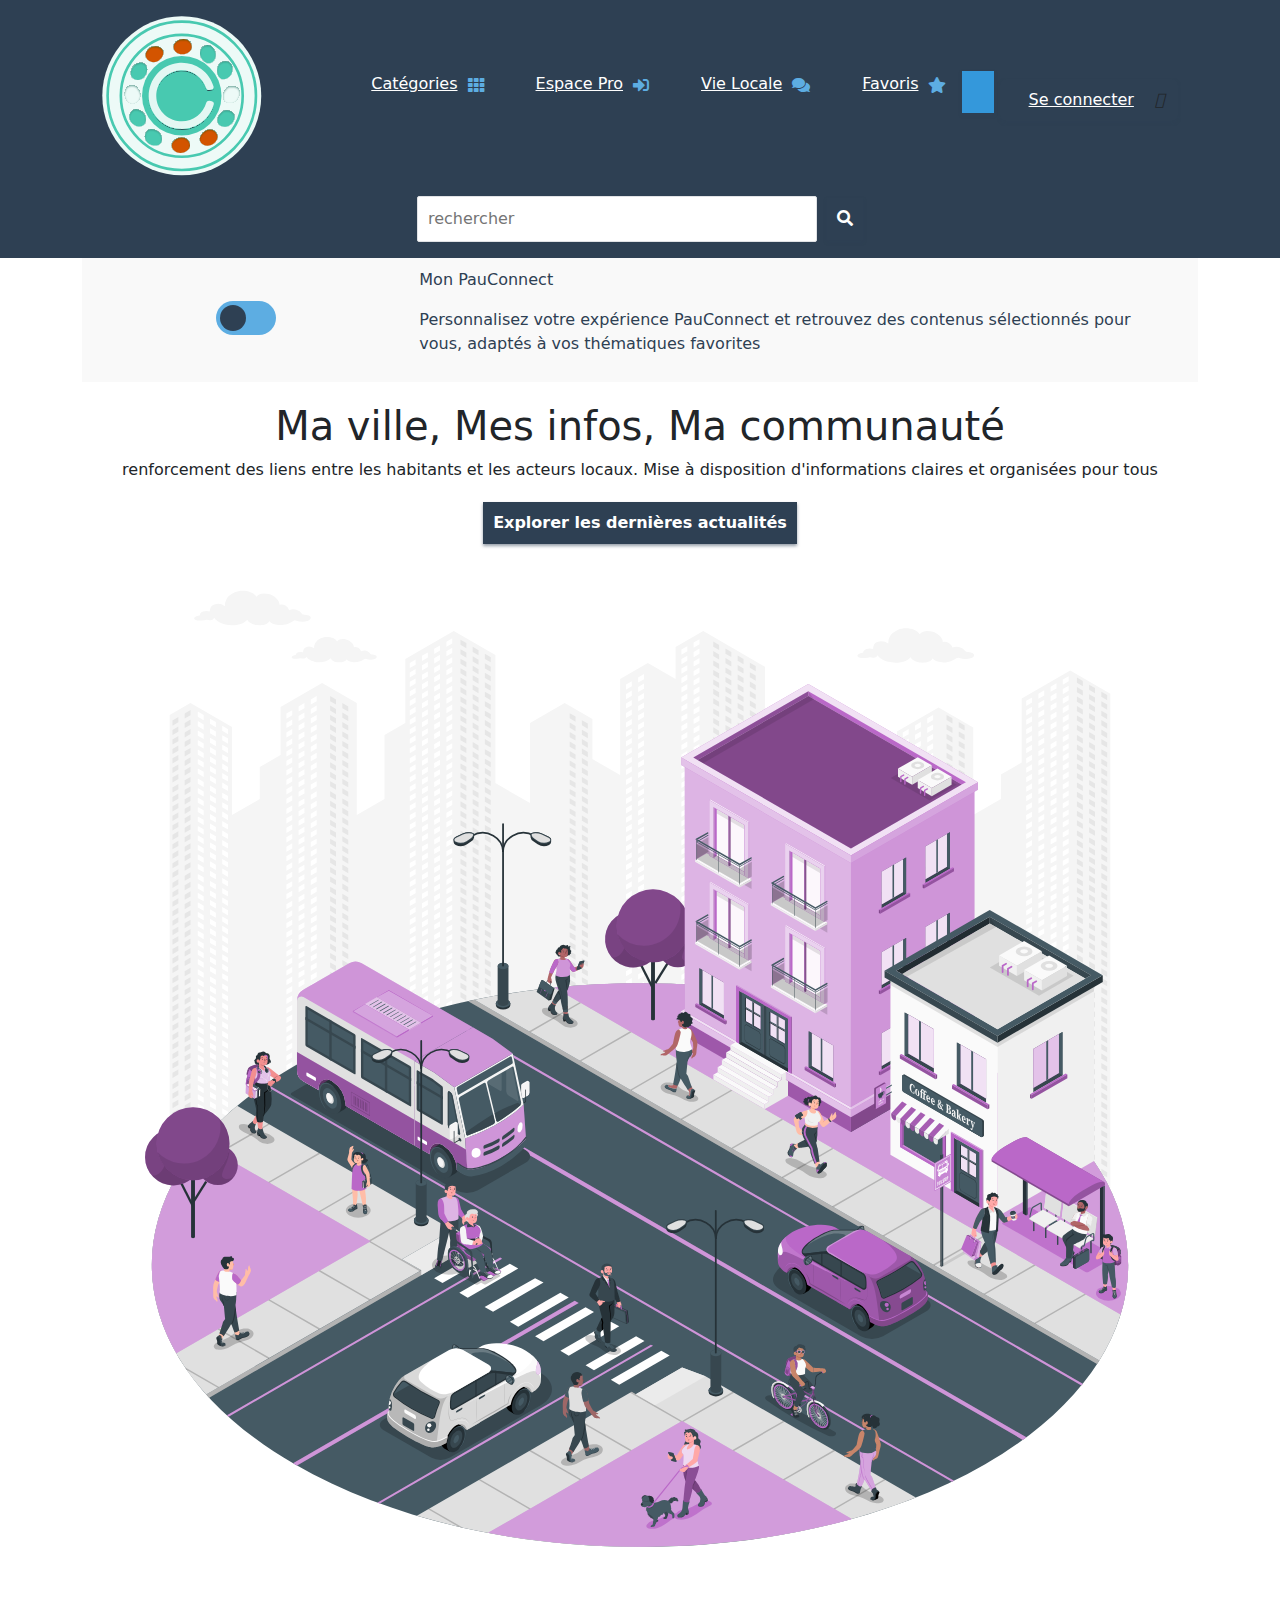
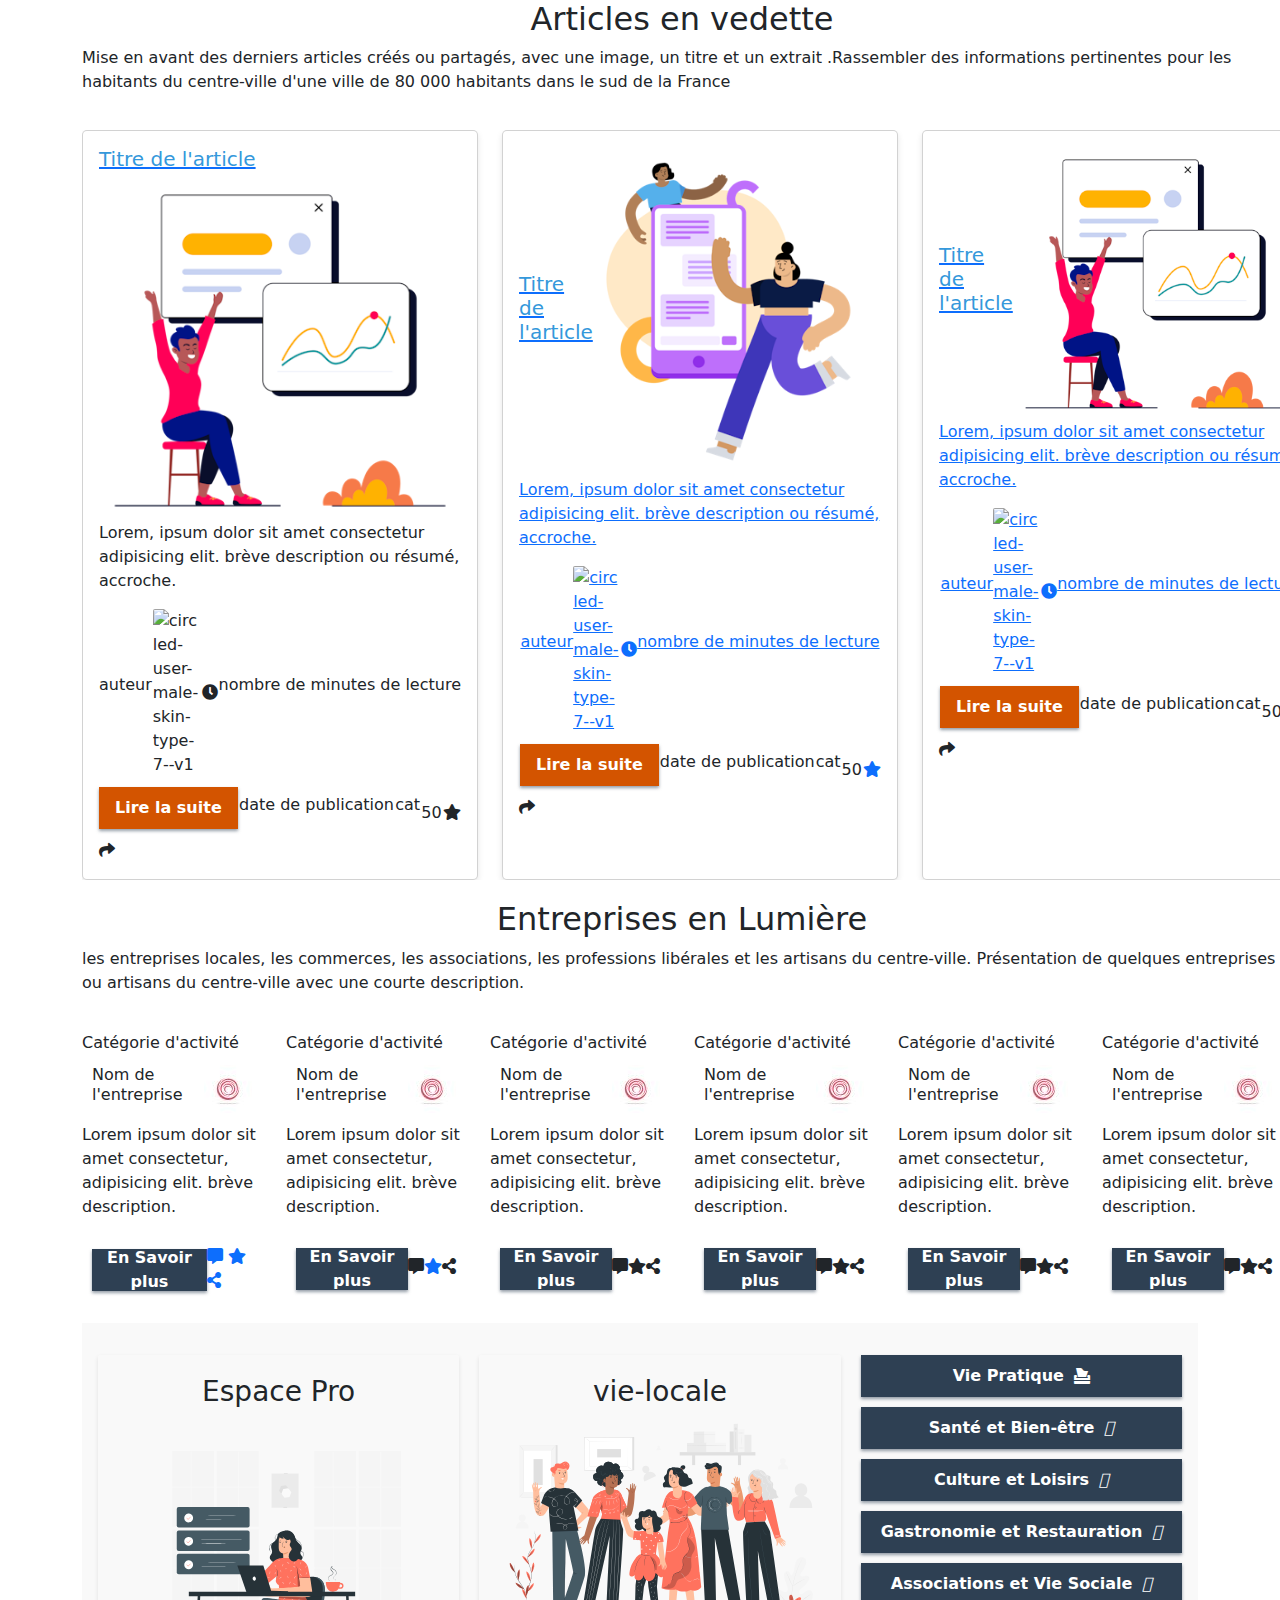
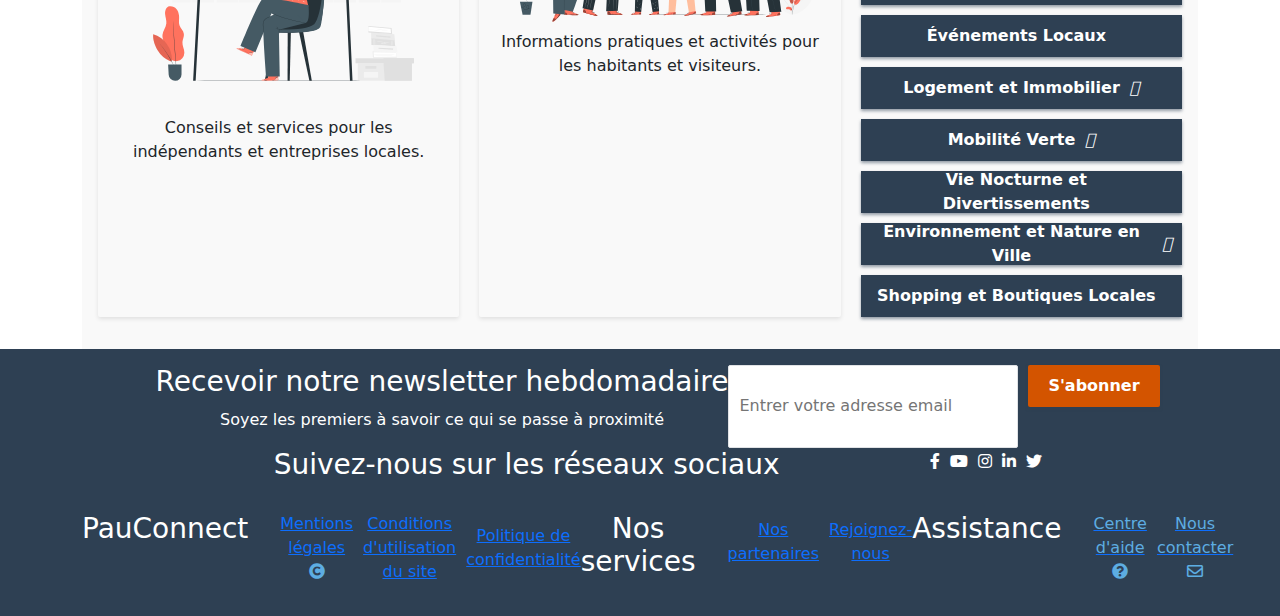
==== index.html @ 4af2b0f5 "fenetre modale dropdown menu avec bootstrap" ====
<!DOCTYPE html>
<html lang="fr">
  <head>
    <meta charset="UTF-8" />
    <meta name="viewport" content="width=device-width, initial-scale=1.0" />
    <meta
      name="description"
      content="la ville de Pau les informations en marketing digital, la communauté des parents, les entreprises locales "
    />
    <meta
      name="keywords"
      content="PAU, marketing digital,communauté, entreprise locales"
    />
    <meta name="author" content="Garrigues Elise" />
    <meta
      property="og:title"
      content="votre ville, vos infos, votre communauté"
    />
    <meta
      property="og:description"
      content="la ville de Pau les informations en marketing digital, la communauté des parents, les entreprises locales"
    />
    <meta property="og:image" content="URL de l'image" />
    <meta property="og:url" content="URL de la page" />
    <meta property="og:type" content="website" />

    <meta name="twitter:card" content="summary_large_image" />
    <meta
      name="twitter:title"
      content="votre ville, vos infos, votre communauté"
    />
    <meta
      name="twitter:description"
      content="la ville de Pau les informations en marketing digital, la communauté des parents, les entreprises locales"
    />
    <meta name="twitter:image" content="URL de l'image" />
    <meta http-equiv="Cache-Control" content="public, max-age=31536000" />

    <script
      src="https://kit.fontawesome.com/bc83aad1fd.js"
      crossorigin="anonymous"
    ></script>
    <!-- Other meta tags and stylesheets -->
    <link
      rel="stylesheet"
      href="https://cdnjs.cloudflare.com/ajax/libs/font-awesome/5.15.3/css/all.min.css"
    />

    <title>Pau Connect</title>
    <link rel="stylesheet" href="style.css" />
    <link href="https://cdn.jsdelivr.net/npm/bootstrap@5.3.3/dist/css/bootstrap.min.css" rel="stylesheet" integrity="sha384-QWTKZyjpPEjISv5WaRU9OFeRpok6YctnYmDr5pNlyT2bRjXh0JMhjY6hW+ALEwIH" crossorigin="anonymous">
  </head>
  </head>

  <body>
    
      <header role="banner">
        <div class="container header">
          <div class="logo-nav-wrapper">
            <div id="logo">
              <a href="index.html" aria-label="Accueil">
                <picture>
                  
            
                  
                  <img
                    id="logo-black"
                    src="asset/logo-blanc.svg"
                    alt="logo PauConnect  fond clair"
                    loading="lazy"
                  /> </picture
              ></a>
            </div>
          </div>

          <nav  class="navigation" role="navigation">
            <ul>
              
              <li>
              <a href="#Categories" aria-label="catégories">
                  <span><h2>Catégories</h2></span>
                  <span><i class="fas fa-th"></i></span
                ></a>
              </li>
              
              <li>
                <a href="espace-pro.html" aria-label="Espace professionnel"
                  ><span><h2>Espace Pro</h2></span>
                  <span><i class="fas fa-sign-in-alt"></i></span
                ></a>
              </li>
              <li>
                <a href="vie-locale.html" aria-label="vie locale"
                  ><span><h2>Vie Locale</h2></span>
                  <span><i class="fas fa-comments"></i></span
                ></a>
              </li>
              <li>
                <a href="favoris.html" aria-label="Favoris"
                  ><span><h2>Favoris</h2></span>
                  <span><i class="fas fa-star"></i></span
                ></a>
              </li>
              <!-- <li>
                <a href="compte.html" aria-label="Mon Compte"
                  ><h2>Mon Compte</h2>
                  </a>
              </li> -->    
            </ul>
            <div>
                <button class="btn-connexion" type="button" aria-label="Se connecter">
                  
                </button>
                <button type="button" class="default-button hover-button btn btn-connexion" aria-label="connexion"data-bs-toggle="modal" data-bs-target="#staticBackdrop">
                  <a href="login.html"
                    ><span class="ghost">Se connecter</span></a
                  >
                  <i class="button-icon fa-solid fa-user"></i>
                </button>
                <!-- <span><i class="fas fa-user" id="user"></i></span>
                <span><i class="fas fa-caret-down"></i></span> -->
                  
            </div>
           <!--  <div class="dropdown-menu">
                <ul >
                  <li><a href="#">Profil</a></li>
                  <li><a href="#">Paramètres</a></li>
                  <li><a href="#">Déconnexion</a></li>
                </ul></div> -->
          </nav>
        </div>
        <!-- champs de recherche -->
          <div class="formSearch">
            <input
              class="formSearchInput"
              type="text"
              placeholder="rechercher" 
              dirname="Rechercher"
            />
            <button>
              <span class="formSubmitInputText">Rechercher</span>
              <!-- loupe pour version mobile -->
              <span class="formSubmitInputIcon"><i class="fas fa-search"></i></span>
            </button>
          </div>
        
      </header>
      
      <main class="container">
        
        <section id="personalisation">
          <div class="on-off">
            <label class="switch">
              <input type="checkbox" id="switch" />
              <span class="slider"></span>
            </label>
          </div>
        
          <div class="etat-txt">
            <p>Mon PauConnect </p>
            <p id="welcome">Bienvenue M.</p>
            <p>Personnalisez votre expérience PauConnect et retrouvez des contenus sélectionnés pour vous, adaptés à vos thématiques favorites</p>
          </div>
        </section>
        
       <!-- Section Hero -->
        <section id="hero">
           <h1>Ma ville, Mes infos, Ma communauté</h1>
          <p>
            renforcement des liens entre les habitants et les acteurs locaux.
            Mise à disposition d'informations claires et organisées pour tous
          </p>
          
            <button class="cta">
              <span id="actu">Explorer les dernières actualités</span>
            </button>
         
          <div class="visuel">
            <img
              src="asset/Life-city-amico.svg"
              alt="ombres de différentes personnes en ville"
              loading="lazy"
            />
          </div>
        </section>
        <!-- Section Articles et Entreprises en Vedette -->
        <section id="light">
          <article>
            <div class="Tete">
              <h2>Articles en vedette</h2>
              <p>
                Mise en avant des derniers articles créés ou partagés, avec une
                image, un titre et un extrait .Rassembler des informations
                pertinentes pour les habitants du centre-ville d'une ville de 80
                000 habitants dans le sud de la France
              </p>
            </div>
            <div class="carousel">
              <div class="card">
                
                  <div class="topCard"><a
                    href="#articledetailpage1"
                    aria-label="vers les details de l'article"
                  >
                    <h6>Titre de l'article</h6>
                    <div class="visuel">
                      <img src="asset/Allura.png" alt="Allura" loading="lazy" />
                    </div></a>
                  </div>
                  <div class="middleCard">
                    <p>
                      Lorem, ipsum dolor sit amet consectetur adipisicing elit.
                      brève description ou résumé, accroche.
                    </p>
                  </div>
                  <div class="lowCard">
                    <div class="detail1Card">
                      <p>auteur</p>
                      <img
                        width="48"
                        height="48"
                        src="https://img.icons8.com/color/48/circled-user-male-skin-type-7--v1.png"
                        alt="circled-user-male-skin-type-7--v1"
                        loading="lazy"
                      /><span><i class="fas fa-clock"></i></span>
                      <p>nombre de minutes de lecture</p>
                    </div>
                    <div class="detail2Card">
                      <a
                        href="#articledetailpage1"
                        aria-label="vers les details de l'article"
                        ><button class="btn-voir-plus">Lire la suite </button></a
                      >
                      <p>date de publication</p>
                      <p>cat</p>
                      <span>50</span><span><a href="favoris.html" aria-label="Favoris"></a><i class="fas fa-star"></i></a></span
                      ><span><i class="fas fa-share"></i></span>
                    </div></div
                >
              </div>
              <div class="card">
                <a
                  href="#articledetailpage2"
                  aria-label="vers les details de l'article"
                >
                  <div class="topCard">
                    <h6>Titre de l'article</h6>
                    <div class="visuel">
                      <img src="asset/Chat.png" alt="Chat" loading="lazy" />
                    </div>
                  </div>
                  <div class="middleCard">
                    <p>
                      Lorem, ipsum dolor sit amet consectetur adipisicing elit.
                      brève description ou résumé, accroche.
                    </p>
                  </div>
                  <div class="lowCard">
                    <div class="detail1Card">
                      <p>auteur</p>
                      <img
                        width="48"
                        height="48"
                        src="https://img.icons8.com/color/48/circled-user-male-skin-type-7--v1.png"
                        alt="circled-user-male-skin-type-7--v1"
                        loading="lazy"
                      /><span><i class="fas fa-clock"></i></span>
                      <p>nombre de minutes de lecture</p>
                    </div>
                    <div class="detail2Card">
                      <a href="#articledetailpage2"
                        ><button class="btn-voir-plus">Lire la suite</button></a
                      >
                      <p>date de publication</p>
                      <p>cat</p>
                      <span>50</span><a href="favoris.html" aria-label="Favoris"<span><i class="fas fa-star"></i></span
                      ></a><span><i class="fas fa-share"></i></span>
                    </div></div
                ></a>
              </div>
              <div class="card">
                <a
                  href="#articledetailpage3"
                  aria-label="vers les details de l'article"
                >
                  <div class="topCard">
                    <h6>Titre de l'article</h6>
                    <div class="visuel">
                      <img src="asset/Allura.png" alt="Allura" loading="lazy" />
                    </div>
                  </div>
                  <div class="middleCard">
                    <p>
                      Lorem, ipsum dolor sit amet consectetur adipisicing elit.
                      brève description ou résumé, accroche.
                    </p>
                  </div>
                  <div class="lowCard">
                    <div class="detail1Card">
                      <p>auteur</p>
                      <img
                        width="48"
                        height="48"
                        src="https://img.icons8.com/color/48/circled-user-male-skin-type-7--v1.png"
                        alt="circled-user-male-skin-type-7--v1"
                        loading="lazy"
                      /><span><i class="fas fa-clock"></i></span>
                      <p>nombre de minutes de lecture</p>
                    </div>
                    <div class="detail2Card">
                      <a href="#articledetailpage3"
                        ><button class="btn-voir-plus">Lire la suite </button></a
                      >
                      <p>date de publication</p>
                      <p>cat</p>
                      <span>50</span>
                      <a href="favoris.html" aria-label="Favoris"
                      <span><i class="fas fa-star"></i></span
                      ></a>
                      <span><i class="fas fa-share"></i></span>
                    </div></div
                ></a>
              </div>
              <div class="card">
                <a
                  href="#articledetailpage4"
                  aria-label="vers les details de l'article"
                >
                  <div class="topCard">
                    <h6>Titre de l'article</h6>
                    <div class="visuel">
                      <img
                        src="asset/Discussion.png"
                        alt="discussion"
                        loading="lazy"
                      />
                    </div>
                  </div>
                  <div class="middleCard">
                    <p>
                      Lorem, ipsum dolor sit amet consectetur adipisicing elit.
                      brève description ou résumé, accroche.
                    </p>
                  </div>
                  <div class="lowCard">
                    <div class="detail1Card">
                      <p>auteur</p>
                      <img
                        width="48"
                        height="48"
                        src="https://img.icons8.com/color/48/circled-user-male-skin-type-7--v1.png"
                        alt="circled-user-male-skin-type-7--v1"
                        loading="lazy"
                      /><span><i class="fas fa-clock"></i></span>
                      <p>nombre de minutes de lecture</p>
                    </div>
                    <div class="detail2Card">
                      <a href="#articledetailpage4"
                        ><button class="btn-voir-plus">Lire la suite </button></a
                      >
                      <p>date de publication</p>
                      <p>cat</p>
                      <span>50</span>
                      <a href="favoris.html" aria-label="Favoris"
                      <span><i class="fas fa-star"></i></span
                      ></a>
                      <span><i class="fas fa-share"></i></span>
                    </div></div
                ></a>
              </div>
              <div class="card">
                <a
                  href="#articledetailpage5"
                  aria-label="vers les details de l'article"
                >
                  <div class="topCard">
                    <h6>Titre de l'article</h6>
                    <div class="visuel">
                      <img
                        src="asset/Tech Life - Remote Life.png"
                        alt="vie technologique"
                        loading="lazy"
                      />
                    </div>
                  </div>
                  <div class="middleCard">
                    <p>
                      Lorem, ipsum dolor sit amet consectetur adipisicing elit.
                      brève description ou résumé, accroche.
                    </p>
                  </div>
                  <div class="lowCard">
                    <div class="detail1Card">
                      <p>auteur</p>
                      <img
                        width="48"
                        height="48"
                        src="https://img.icons8.com/color/48/circled-user-male-skin-type-7--v1.png"
                        alt="circled-user-male-skin-type-7--v1"
                        loading="lazy"
                      /><span><i class="fas fa-clock"></i></span>
                      <p>nombre de minutes de lecture</p>
                    </div>
                    <div class="detail2Card">
                      <a
                        href="#articledetailpage5"
                        aria-label="vers les details de l'article"
                        ><button class="btn-voir-plus">Lire la suite </button></a
                      >
                      <p>date de publication</p>
                      <p>cat</p>
                      <span>50</span>
                      <a href="favoris.html" aria-label="Favoris"
                      <span><i class="fas fa-star"></i></span
                      ></a>
                      <span><i class="fas fa-share"></i></span>
                    </div></div
                ></a>
              </div>
              <div class="card">
                <a
                  href="#articledetailpage6"
                  aria-label="vers les details de l'article"
                >
                  <div class="topCard">
                    <h6>Titre de l'article</h6>
                    <div class="visuel">
                      <img
                        src="asset/Keeping-Touch.png"
                        alt="Keeping-Touch"
                        loading="lazy"
                      />
                    </div>
                  </div>
                  <div class="middleCard">
                    <p>
                      Lorem, ipsum dolor sit amet consectetur adipisicing elit.
                      brève description ou résumé, accroche.
                    </p>
                  </div>
                  <div class="lowCard">
                    <div class="detail1Card">
                      <p>auteur</p>
                      <img
                        width="48"
                        height="48"
                        src="https://img.icons8.com/color/48/circled-user-male-skin-type-7--v1.png"
                        alt="circled-user-male-skin-type-7--v1"
                        loading="lazy"
                      /><span><i class="fas fa-clock"></i></span>
                      <p>nombre de minutes de lecture</p>
                    </div>
                    <div class="detail2Card">
                      <a href="#articledetailpage6"
                        ><button class="btn-voir-plus">Lire la suite </button></a
                      >
                      <p>date de publication</p>
                      <p>cat</p>
                      <span>50</span>
                      <a href="favoris.html" aria-label="Favoris"
                      <span><i class="fas fa-star"></i></span
                      ></a>
                      <span><i class="fas fa-share"></i></span>
                    </div></div
                ></a>
              </div>
              <div class="card">
                <a
                  href="#articledetailpage"
                  aria-label="vers les details de l'article"
                >
                  <div class="topCard">
                    <h6>Titre de l'article</h6>
                    <div class="visuel">
                      <img
                        src="asset/Home-Office.png"
                        alt="bureau domicile"
                        loading="lazy"
                      />
                    </div>
                  </div>
                  <div class="middleCard">
                    <p>
                      Lorem, ipsum dolor sit amet consectetur adipisicing elit.
                      brève description ou résumé, accroche.
                    </p>
                  </div>
                  <div class="lowCard">
                    <div class="detail1Card">
                      <p>auteur</p>
                      <img
                        width="48"
                        height="48"
                        src="https://img.icons8.com/color/48/circled-user-male-skin-type-7--v1.png"
                        alt="circled-user-male-skin-type-7--v1"
                        loading="lazy"
                      /><span><i class="fas fa-clock"></i></span>
                      <p>nombre de minutes de lecture</p>
                    </div>
                    <div class="detail2Card">
                      <a
                        href="#articledetailpage"
                        aria-label="vers les details de l'article"
                        ><button class="btn-voir-plus">Lire la suite </button></a
                      >
                      <p>date de publication</p>
                      <p>cat</p>
                      <span>50</span>
                      <a href="favoris.html" aria-label="Favoris"></a>
                      <span><i class="fas fa-star"></i></span
                      ></a>
                      <span><i class="fas fa-share"></i></span>
                    </div></div
                ></a>
              </div>
            </div>
          </article>
          <article>
            <div class="Tete">
              <h2>Entreprises en Lumière</h2>
              <p>
                les entreprises locales, les commerces, les associations, les
                professions libérales et les artisans du centre-ville.
                Présentation de quelques entreprises ou artisans du centre-ville
                avec une courte description.
              </p>
            </div>
            <div class="carousel">
              <div class="businessCard">
                <div class="cat">Catégorie d'activité <span></span></div>
                <div class="identity">
                  <h6>Nom de l'entreprise</h6>
                  <img
                    src="asset/logo1.jpg"
                    alt="logo entreprise"
                    loading="lazy"
                  />
                </div>
                <div class="middleCard">
                  <p>
                    Lorem ipsum dolor sit amet consectetur, adipisicing elit.
                    brève description.
                  </p>
                </div>
                <div class="lowCard2">
                  <div>
                    <a
                      href="#cieDetailPage"
                      aria-label="vers les details de l'entreprise"
                      ><button><span>En Savoir plus</span></button></a
                    >
                  </div>
                  <div><a href="#"><i class="fas fa-comment-alt"></i></a>
                  <a href="#"><i class="fas fa-star"></i></a>
                  <a href=""><i class="fas fa-share-alt"></i></a></div>
                </div>
              </div>
              <div class="businessCard">
                <div class="cat">Catégorie d'activité <span></span></div>
                <div class="identity">
                  <h6>Nom de l'entreprise</h6>
                  <img
                    src="asset/logo1.jpg"
                    alt="logo entreprise2"
                    loading="lazy"
                  />
                </div>
                <div class="middleCard">
                  <p>
                    Lorem ipsum dolor sit amet consectetur, adipisicing elit.
                    brève description.
                  </p>
                </div>
                <div class="lowCard2">
                  <div>
                    <a
                      href="#cieDetailPage"
                      aria-label="vers les details de l'entreprise"
                      ><button><span>En Savoir plus</span></button></a
                    >
                  </div>
                  <div><i class="fas fa-comment-alt"></i></div>
                  <a href="favoris.html" aria-label="Favoris"><span><i class="fas fa-star"></i></span></a>
                  <div><i class="fas fa-share-alt"></i></div>
                </div>
              </div>
              <div class="businessCard">
                <div class="cat">Catégorie d'activité <span></span></div>
                <div class="identity">
                  <h6>Nom de l'entreprise</h6>
                  <img
                    src="asset/logo1.jpg"
                    alt="logo entreprise3"
                    loading="lazy"
                  />
                </div>
                <div class="middleCard">
                  <p>
                    Lorem ipsum dolor sit amet consectetur, adipisicing elit.
                    brève description.</p>
                </div>
                <div class="lowCard2">
                  <div>
                    <a
                      href="#cieDetailPage"
                      aria-label="vers les details de l'entreprise"
                      ><button><span>En Savoir plus</span></button></a
                    >
                  </div>
                  <div><i class="fas fa-comment-alt"></i></div>
                  <div><i class="fas fa-star"></i></div>
                  <div><i class="fas fa-share-alt"></i></div>
                </div>
              </div>
              <div class="businessCard">
                <div class="cat">Catégorie d'activité <span></span></div>
                <div class="identity">
                  <h6>Nom de l'entreprise</h6>
                  <img
                    src="asset/logo1.jpg"
                    alt="logo entreprise4"
                    loading="lazy"
                  />
                </div>
                <div class="middleCard">
                  <p>
                    Lorem ipsum dolor sit amet consectetur, adipisicing elit.
                    brève description.
                  </p>
                </div>
                <div class="lowCard2">
                  <div>
                    <a
                      href="#cieDetailPage"
                      aria-label="vers les details de l'entreprise5"
                      ><button><span>En Savoir plus</span></button></a
                    >
                  </div>
                  <div><i class="fas fa-comment-alt"></i></div>
                  <div><i class="fas fa-star"></i></div>
                  <div><i class="fas fa-share-alt"></i></div>
                </div>
              </div>
              <div class="businessCard">
                <div class="cat">Catégorie d'activité <span></span></div>
                <div class="identity">
                  <h6>Nom de l'entreprise</h6>
                  <img
                    src="asset/logo1.jpg"
                    alt="logo entreprise6"
                    loading="lazy"
                  />
                </div>
                <div class="middleCard">
                  <p>
                    Lorem ipsum dolor sit amet consectetur, adipisicing elit.
                    brève description.
                  </p>
                </div>
                <div class="lowCard2">
                  <div>
                    <a
                      href="#cieDetailPage"
                      aria-label="vers les details de l'entreprise"
                      ><button><span>En Savoir plus</span></button></a
                    >
                  </div>
                  <div><i class="fas fa-comment-alt"></i></div>
                  <div><i class="fas fa-star"></i></div>
                  <div><i class="fas fa-share-alt"></i></div>
                </div>
              </div>
              <div class="businessCard">
                <div class="cat">Catégorie d'activité <span></span></div>
                <div class="identity">
                  <h6>Nom de l'entreprise</h6>
                  <img
                    src="asset/logo1.jpg"
                    alt="logo entreprise7"
                    loading="lazy"
                  />
                </div>
                <div class="middleCard">
                  <p>
                    Lorem ipsum dolor sit amet consectetur, adipisicing elit.
                    brève description.
                  </p>
                </div>
                <div class="lowCard2">
                  <div>
                    <a
                      href="#cieDetailPage"
                      aria-label="vers les details de l'entreprise"
                      ><button><span>En Savoir plus</span></button></a
                    >
                  </div>
                  <div><i class="fas fa-comment-alt"></i></div>
                  <div><i class="fas fa-star"></i></div>
                  <div><i class="fas fa-share-alt"></i></div>
                </div>
              </div>
            </div>
          </article>
        </section>
        <!-- Section Spaces -->
        <section class="spaces">
          <div class="space-block">
            <h3>Espace Pro</h3>
            <picture
              ><source
                media="(min-width: 1024px)"
                srcset="asset/Working-pana.svg"
                sizes="1600px" />
              <source
                media="(min-width: 600px)"
                srcset="asset/logo-medium.jpg 1024w"
                sizes="1024px" />
              <source
                media="(min-width: 0px)"
                srcset="asset/logo-small.jpg 600w"
                sizes="600px" />
              <img
                id="espacePro"
                src="asset/Working-pana.svg"
                alt=" Espace professionnel "
                loading="lazy"
            /></picture>
            <p>
              Conseils et services pour les indépendants et entreprises locales.
            </p>
          </div>
          <div class="space-block">
            <h3>vie-locale</h3>
            <picture
              ><source
                media="(min-width: 1024px)"
                srcset="asset/Community-pana.svg"
                sizes="1600px" />
              <source
                media="(min-width: 600px)"
                srcset="asset/Community-pana.svg"
                sizes="1024px" />
              <source
                media="(min-width: 0px)"
                srcset="asset/logo-small.jpg"
                sizes="600px" />
              <img
                id="community"
                src="asset/Community-pana.svg"
                alt=" Communauté de parents jeunes adultes adolescents enfant "
                loading="lazy"
            /></picture>
            <p>
              Informations pratiques et activités pour les habitants et visiteurs.
            </p>
          </div>
          <div class="category">
            <button>
              <span class="ghost">Vie Pratique</span
              ><i class="fas fa-box-tissue"></i>
            </button>
            <button>
              <span>Santé et Bien-être</span
              ><span class="ghost"><i class="fa-solid fa-spa"></i></span>
            </button>
            <button>
              <span class="ghost">Culture et Loisirs</span
              ><span><i class="fa-solid fa-palette"></i></span>
            </button>
            <button>
              <span class="ghost">Gastronomie et Restauration</span
              ><span><i class="fa-solid fa-mug-hot"></i></span>
            </button>
            <button>
              <span class="ghost">Associations et Vie Sociale</span
              ><span><i class="fa-solid fa-hand-holding-heart"></i></span>
            </button>
            <button>
              <span class="ghost">Événements Locaux</span
              ><span><i class="fa-solid fa-calendar-days"></i></span>
            </button>
            <button>
              <span class="ghost">Logement et Immobilier</span
              ><span><i class="fa-solid fa-city"></i></span>
            </button>
            <button>
              <span class="ghost">Mobilité Verte</span
              ><span><i class="fa-solid fa-paper-plane"></i></span>
            </button>
            <button>
              <span>Vie Nocturne et Divertissements</span
              ><span><i class="fa-duotone fa-solid fa-house-night"></i></span>
            </button>
            <button>
              <span class="ghost">Environnement et Nature en Ville</span>
              <span><i class="fa-solid fa-tree"></i></span>
            </button>
            <button>
              <span class="ghost">Shopping et Boutiques Locales</span>
              <span><i class="fa-solid fa-bag-shopping"></i></span>
            </button>
          </div>
        </section>
      </main>
     <!-- Modal -->
  <div class="modal fade" id="staticBackdrop" data-bs-backdrop="static" data-bs-keyboard="false" tabindex="-1" aria-labelledby="staticBackdropLabel" aria-hidden="true">
    <div class="modal-dialog">
      <div class="modal-content">
        <div class="modal-header">
          <h1 class="modal-title fs-5" id="staticBackdropLabel">Menu Mon compte</h1>
          <button type="button" class="btn-close" data-bs-dismiss="modal" aria-label="Close"></button>
        </div>
        <div class="modal-body">
            <ul>
                
                <li>
                <a href="#Dashboard" aria-label="Tableau de bord" >
                    <span>Tableau de Bord</span>
                    <span><i class="fas fa-tachometer-alt"></i></span>
                 </a>
                </li>
                
                <li>
                  <a href="writing.html" aria-label="Ecrire une publication">
                    <span>Ecrire</span>
                    <span><i class="far fa-edit"></i></span
                  ></a>
                </li>
                <li>
                  <a href="params.html" aria-label="parametres"
                    >
                    <span>Paramètres</span>
                    <span><i class="fas fa-cog"></i></span
                  ></a>
                </li>
                <li>
                  <a href="favoris.html" aria-label="Favoris"
                    >
                    <span>Favoris</span>
                    <span><i class="fas fa-star"></i></span
                  ></a>
                </li>
                <li>
                  <a href="preferences.html" aria-label="préférences"
                    >préférences<i class="fa-solid fa-asterisk"></i>
                    </a>
                </li>
                <li>
                    <a href="articles.html" aria-label=" vos publications"
                      >
                      <span>vos publications</span>
                      <span><i class="fa-regular fa-clipboard"></i></span
                    ></a>
                  </li>    
              </ul>
        </div>
        <div class="modal-footer">
          <button type="button" class="btn btn-secondary" data-bs-dismiss="modal">Fermer</button>
          <button type="button" class="btn btn-primary">Compris</button>
        </div>
      </div>
    </div>
  </div>
      <!-- FOOTER -->
      <footer>
        <div class="container footer" id="footer">
          <div class="footer1">
            <!-- Newsletter section -->
            <div class="section_footer">
              <div class="newsletter1">
                <h3>Recevoir notre newsletter hebdomadaire</h3>
                <p>Soyez les premiers à savoir ce qui se passe à proximité</p>
              </div>

              <form id="newsletterForm">
                <input
                  type="email"
                  placeholder="Entrer votre adresse email"
                  required
                />
                <button type="submit">S'abonner</button>
              </form>
            </div>
            <!-- Social media icons section -->
            <div class="section_footer social-icons">
              <h3>Suivez-nous sur les réseaux sociaux</h3>
              <ul class="rs">
                <li>
                  <a href="#" aria-label="Facebook"
                    ><i class="fab fa-facebook-f"></i
                  ></a>
                </li>
                <li>
                  <a href="#" aria-label="YouTube"
                    ><i class="fab fa-youtube"></i
                  ></a>
                </li>
                <li>
                  <a href="#" aria-label="Instagram"
                    ><i class="fab fa-instagram"></i
                  ></a>
                </li>
                <li>
                  <a href="#" aria-label="LinkedIn"
                    ><i class="fab fa-linkedin-in"></i
                  ></a>
                </li>
                <li>
                  <a href="#" aria-label="Twitter"
                    ><i class="fab fa-twitter"></i
                  ></a>
                </li>
              </ul>
            </div>
          </div>

          <div class="footer2">
            <div class="section_footer">
              <h3>PauConnect</h3>
              <ul>
                <li>
                  <a href="#mentions-legales.html" aria-label="Mentions Légales"
                    >Mentions légales
                    <span><i class="fas fa-copyright"></i></span
                  ></a>
                </li>
                <li>
                  <a href="#a-propos.html" aria-label="A propos"
                    >Conditions d'utilisation du site</a
                  >
                </li>
                <li>
                  <a href="#politique-confidentialite.html" aria-label="Politique de confidentialité"
                    >Politique de confidentialité</a
                  >
                </li>
              </ul>
            </div>
            <div class="section_footer">
              <h3>Nos services</h3>
              <ul>
                <li>
                  <a href="#partenaires.html" aria-label="Nos partenaires">Nos partenaires</a>
                </li>
                <li>
                  <a href="#recrutement.html" aria-label="Rejoignez-nous">Rejoignez-nous</a>
                </li>
              </ul>
            </div>
            <div class="section_footer">
              <h3>Assistance</h3>
              <ul>
                <li>
                  <a href="#faq.html" aria-label="Aide"
                    ><span class="ghost">Centre d'aide</span>
                    <span><i class="fas fa-question-circle"></i></span
                  ></a>
                </li>
                <li>
                  <a href="#contact.html" aria-label="Nous contacter"
                    ><span class="ghost">Nous contacter</span>
                    <span><i class="far fa-envelope"></i></span
                  ></a>
                </li>
              </ul>
            </div>
          </div>
        </div>
      </footer>
      <script src="https://cdn.jsdelivr.net/npm/bootstrap@5.3.3/dist/js/bootstrap.bundle.min.js" integrity="sha384-YvpcrYf0tY3lHB60NNkmXc5s9fDVZLESaAA55NDzOxhy9GkcIdslK1eN7N6jIeHz" crossorigin="anonymous"></script>
  </body>
</html>
---- style.css ----
@charset "UTF-8";
video {
  margin: 0;
  padding: 0;
  border: 0;
  font-size: 100%;
  vertical-align: baseline;
}

/* HTML5 display-role reset for older browsers */
article,
aside,
details,
figcaption,
figure,
footer,
header,
hgroup,
menu,
nav,
section {
  display: block;
}

body {
  background-color: #2e4053;
  color: #5dade2;
  font-family: "Open Sans", sans-serif;
  line-height: 1.6;
  font-size: 1rem;
}

ol,
ul {
  list-style: none;
}

blockquote,
q {
  quotes: none;
}

blockquote:before,
blockquote:after,
q:before,
q:after {
  content: "";
  content: none;
}

table {
  border-collapse: collapse;
  border-spacing: 0;
}

h1 {
  font-size: 2.25rem;
}

h2 {
  font-size: 1.875rem;
}

h3 {
  font-size: 1.5rem;
}

h4 {
  font-size: 1.25rem;
}

h5 {
  font-size: 1.125rem;
}

h6 {
  font-size: 1rem;
}

caption {
  font-size: 0.875rem;
  text-transform: uppercase;
}

.cta-button {
  background-color: var(--accent-color);
  color: white;
}

img {
  max-width: 100%;
  height: auto;
  display: block;
  border-radius: 2px;
}

a {
  text-decoration: none;
  color: inherit;
}

a:hover {
  text-decoration: underline;
}

button,
input[type=button],
input[type=submit] {
  display: inline-flex;
  align-items: center;
  justify-content: center;
  height: 42px;
  padding: 10px;
  background-color: #2E4053;
  border: none;
  border-radius: 5px;
  min-width: -moz-fit-content;
  min-width: fit-content;
  color: white;
  font-family: "Open Sans", sans-serif;
  font-size: 16px;
  font-weight: bold;
  box-shadow: 0 2px 3px rgba(46, 64, 83, 0.5);
  cursor: pointer;
  gap: 10px;
  /* .button-text {
    margin-right: 10px;
  } */
}
button.hover-button:hover,
input[type=button].hover-button:hover,
input[type=submit].hover-button:hover {
  background-color: #D35400;
}
button.active-button:active,
input[type=button].active-button:active,
input[type=submit].active-button:active {
  background-color: #48C9B0;
}
button.disabled-button,
input[type=button].disabled-button,
input[type=submit].disabled-button {
  background-color: #549CCB;
  cursor: not-allowed;
}

/* button:hover,
input[type="button"]:hover,
input[type="submit"]:hover { */
/* background-color: #d35400; */
/* } */
input,
textarea,
select {
  width: 100%;
  padding: 10px;
  margin: 10px 0;
  border: 1px solid #e0e2e5;
  border-radius: 2px;
  font-size: 16px;
  min-width: 290px;
}

label {
  display: block;
  margin-bottom: 5px;
  font-weight: bold;
}

.container {
  display: flex;
  flex-wrap: wrap;
  gap: 20px;
  width: 100%;
  max-width: 1200px;
  margin: 0 auto;
  box-sizing: border-box;
  align-items: center;
  justify-content: space-around;
}

main section {
  max-width: 1200px;
}

.column {
  flex: 1;
  min-width: 200px;
}

:focus {
  outline: 2px solid #cde6f6;
  outline-offset: 2px;
}

header {
  background-color: #2e4053;
  color: #fff;
  display: flex;
  justify-content: space-between;
  align-items: center;
  padding: 1rem 0rem;
  width: 100%;
  box-sizing: border-box;
  flex-direction: column;
}

.logo-nav-wrapper {
  display: flex;
  justify-content: space-between;
  align-items: center;
}

/* Header styles */
header .container {
  display: flex;
  align-items: center;
  width: 100%;
  justify-content: space-around;
}

#logo img {
  height: 160px;
}

.header .navigation a {
  color: #ffffff;
  margin: 0 1rem;
}

nav {
  position: relative;
  display: flex;
  height: -moz-fit-content;
  height: fit-content;
  justify-content: center;
}

nav ul {
  display: flex;
  justify-content: space-between;
  align-items: center;
  gap: 20px;
}

nav ul li {
  display: flex;
  align-items: center;
  gap: 5px;
}

nav ul li a {
  display: inline-flex;
  justify-content: start;
  gap: 10px;
}

nav ul li h2 {
  font-size: var(--h6-font-size);
}

nav ul li span i {
  color: #5dade2;
}

.dropdown-menu {
  background-color: #f9f9f9;
  color: #2e4053;
  position: absolute;
  top: 0;
  right: 0;
}

.dropdown-menu ul {
  display: flex;
  flex-direction: column;
  align-items: center;
}

.formSearch {
  display: flex;
  align-items: center;
  gap: 10px;
  margin-top: 20px;
}

.formSearchInput {
  width: 25em;
  padding: 10px;
  border: 1px solid #e0e2e5;
  border-radius: 2px;
  font-size: 16px;
}

.formSubmitInputText {
  display: none;
}

.formSubmitInputIcon {
  display: block;
}

#hero {
  text-align: center;
}
#hero p {
  margin-bottom: 20px;
}
#hero .cta button {
  background-color: #d35400;
  color: #fff;
  border: none;
  padding: 0.5rem 1rem;
  cursor: pointer;
  font-size: 1rem;
  border-radius: 2px;
}
#hero .cta button:hover {
  background-color: #2e4053;
}

/* Hero section styles */
#hero .visuel img {
  max-width: 1200px;
}

#light {
  display: flex;
  flex-direction: column;
  flex-wrap: wrap;
  gap: 20px;
}

#light article {
  display: flex;
  flex: 1;
  width: 100%;
  flex-direction: column;
}

#light .Tete {
  margin-bottom: 20px;
  display: flex;
  flex-direction: column;
  align-items: center;
}

#light .carousel {
  display: flex;
  gap: 1.5rem;
  overflow-x: auto;
  scroll-snap-type: x mandatory;
  -webkit-overflow-scrolling: touch;
}

#light .card {
  flex: 0 0 33%;
  scroll-snap-align: start;
  box-shadow: 0 3px 6px rgba(0, 0, 0, 0.1);
  border-radius: 5px;
  background: #ffffff;
  padding: 1rem;
}

#light .topCard {
  display: flex;
  justify-content: space-between;
  align-items: center;
}

#light .topCard h6 {
  flex: 2;
  font-size: 1.25rem;
  color: #3498db;
}

#light .topCard .visuel img {
  flex: 1;
  max-width: 100%;
  height: auto;
  border-radius: 5px;
}

#light .lowCard {
  display: flex;
  flex-direction: column;
  align-items: center;
}

#light .detail1Card {
  display: flex;
  justify-content: space-between;
  align-items: center;
  width: 100%;
  margin-bottom: 10px;
}

#light .detail2Card {
  display: flex;
  justify-content: space-between;
  align-items: center;
  width: 100%;
  flex-wrap: wrap;
}

#light .detail2Card button {
  margin-bottom: 10px;
}

.spaces {
  background: #f9f9f9;
  display: flex;
  flex-wrap: wrap;
  gap: 20px;
  padding: 2rem 1rem;
}

.space-block {
  flex: 1;
  box-shadow: 0 2px 4px rgba(0, 0, 0, 0.1);
  border-radius: 2px;
  padding: 20px;
  text-align: center;
}

.space-block img {
  max-height: 300px;
  width: 100%;
  border-radius: 5px;
}

.spaces .category {
  flex: 1;
  /* min-width: 300px; */
  display: flex;
  flex-direction: column;
  gap: 10px;
}

.spaces .container1 button {
  display: flex;
  justify-content: space-between;
  align-items: center;
  padding: 10px;
  border: 1px solid #e0e2e5;
  border-radius: 2px;
  font-size: 16px;
}

.spaces .container1 button span.ghost {
  display: none;
}

footer {
  background-color: #2e4053;
  color: #fff;
  padding: 1rem;
  width: 100%;
  text-align: center;
  display: flex;
}

#footer {
  display: flex;
  flex-direction: column;
  flex-wrap: wrap;
  gap: 20px;
  width: 100%;
}

.footer1 {
  flex: 1;
  min-width: 300px;
  display: flex;
  flex-direction: column;
}

.footer2 {
  flex: 1;
  min-width: 300px;
  display: flex;
  justify-content: space-between;
  align-items: flex-start;
}

.section_footer {
  display: flex;
  justify-content: space-evenly;
}

.section_footer h3 {
  margin-bottom: 10px;
}

.section_footer ul {
  display: flex;
  gap: 10px;
}

.section_footer ul li {
  display: flex;
  align-items: center;
  gap: 5px;
}

.section_footer ul li span {
  color: #5dade2;
}

.social-icons {
  display: flex;
}

.social-icons li a {
  color: #fff;
}

.social-icons li a:hover {
  color: #5dade2;
}

#newsletterForm {
  display: flex;
  gap: 10px;
}

#newsletterForm input[type=email] {
  flex: 1;
  padding: 10px;
  border: 1px solid #e0e2e5;
  border-radius: 2px;
  font-size: 16px;
}

#newsletterForm button {
  background-color: #d35400;
  color: #fff;
  border: none;
  padding: 10px 20px;
  cursor: pointer;
  font-size: 16px;
  border-radius: 2px;
}

#newsletterForm button:hover {
  background-color: #2e4053;
}

.identity {
  display: flex;
  align-items: center;
  justify-content: space-between;
  padding: 10px;
}

.lowCard2 {
  display: flex;
  justify-content: space-between;
  align-items: center;
  padding: 10px;
}

/* Boutons et Accessibilité */
.btn-connexion,
.btn-voir-plus,
.btn-cta {
  border: none;
  padding: 0.5rem 1rem;
  color: #ffffff;
  cursor: pointer;
  background-color: #d35400;
}

.btn-connexion {
  background-color: #3498db;
  color: #ffffff;
}

.btn-connexion:hover .btn-voir-plus:hover .btn-cta:hover {
  background-color: #2e4053;
  color: #ffffff;
}

.btn-connexion:active,
.btn-voir-plus:active,
btn-cte:active {
  background-color: #48c9b0;
  color: #ffffff;
}

#personalisation {
  display: flex;
  flex-direction: row;
  flex-wrap: wrap;
  background-color: #f9f9f9;
  color: #2e4053;
  max-width: 1200px;
}
#personalisation .on-off {
  width: 29.33%;
  display: flex;
  justify-content: center;
  align-items: center;
}
#personalisation .on-off .switch {
  position: relative;
  display: inline-block;
  width: 60px;
  height: 34px;
}
#personalisation .on-off .switch input {
  opacity: 0;
  width: 0;
  height: 0;
}
#personalisation .on-off .switch input:checked + .slider {
  background-color: #d35400;
}
#personalisation .on-off .switch input:checked + .slider:before {
  transform: translateX(26px);
}
#personalisation .on-off .switch .slider {
  position: absolute;
  cursor: pointer;
  top: 0;
  left: 0;
  right: 0;
  bottom: 0;
  background-color: #5dade2;
  transition: 0.4s;
  border-radius: 34px;
}
#personalisation .on-off .switch .slider:before {
  position: absolute;
  content: "";
  height: 26px;
  width: 26px;
  left: 4px;
  bottom: 4px;
  background-color: #2e4053;
  border-radius: 50%;
  transition: 0.4s;
}
#personalisation .etat-txt {
  width: 66.66%;
  padding: 10px;
}
#personalisation .etat-txt #welcome {
  display: none;
}
#personalisation .switch input:checked ~ .etat-txt #welcome {
  display: block;
}

.publish {
  display: flex;
  flex-direction: column;
  align-items: center;
  background-color: #ffffff;
  box-sizing: border-box;
  /* width: 100%; */
  max-width: 1200px;
}

.publish h1 {
  text-align: center;
}

.upload {
  display: flex;
  flex-direction: column;
  align-items: center;
  justify-content: space-evenly;
  gap: 20px;
  border: 1px solid #2e4053;
  width: 100%;
  box-sizing: border-box;
  padding: 20px;
}

.upload p {
  padding-left: 20px;
  padding-right: 20px;
}

.upload-title, .content-title, .content-category {
  display: flex;
  align-items: center;
  gap: 10px;
}

.content-button {
  display: flex;
  gap: 10px;
  flex-wrap: wrap;
  justify-content: center;
}

.content {
  display: flex;
  flex-direction: column;
  align-items: center;
  width: 100%;
}

.save {
  display: flex;
  gap: 10px;
  align-items: center;
  padding-bottom: 20px;
  flex-wrap: wrap;
  justify-content: center;
}

/* Media queries for responsiveness */
@media screen and (max-width: 768px) {
  .container {
    flex-direction: column;
    align-items: center;
  }
  .logo-nav-wrapper {
    flex-direction: column;
    align-items: center;
  }
  nav {
    display: flex;
    flex-direction: column;
    align-items: center;
    gap: 10px;
  }
  nav ul li h2 {
    display: none;
  }
  /* nav ul li span {
    display: none;
  } */
  .formSubmitInputText {
    display: none;
  }
  .formSubmitInputIcon {
    display: block;
  }
  .formSearch {
    flex-direction: column;
  }
  .formSearchInput {
    width: 80vw;
  }
  img {
    width: 100%;
  }
  picture {
    width: 80px;
  }
  .spaces {
    flex-direction: column;
    align-items: center;
  }
  .space-block {
    width: 100%;
    max-width: 300px;
  }
  .spaces .container1 {
    flex-direction: column;
    align-items: center;
    gap: 10px;
  }
  .spaces .container1 button {
    width: 100%;
    max-width: 300px;
  }
  .spaces .container1 button span {
    display: block;
  }
  .spaces .container1 button span.ghost {
    display: none;
  }
  .hero h1 {
    font-size: 2rem;
  }
  #light .carousel {
    flex-direction: column;
    align-items: center;
    gap: 20px;
  }
  #light .card {
    flex: 0 0 auto;
    width: 100%;
    max-width: 300px;
  }
  #footer {
    flex-direction: column;
    align-items: center;
  }
  .footer1 {
    width: 100%;
    max-width: 300px;
  }
  .footer2 {
    flex-direction: column;
    align-items: center;
    gap: 20px;
  }
  .section_footer {
    width: 100%;
    max-width: 300px;
  }
  .section_footer ul,
  .social-icons {
    flex-direction: column;
  }
  .footer1 .section_footer {
    display: flex;
    flex-direction: column;
  }
  .rs {
    display: flex;
    flex-direction: row;
  }
}/*# sourceMappingURL=style.css.map */
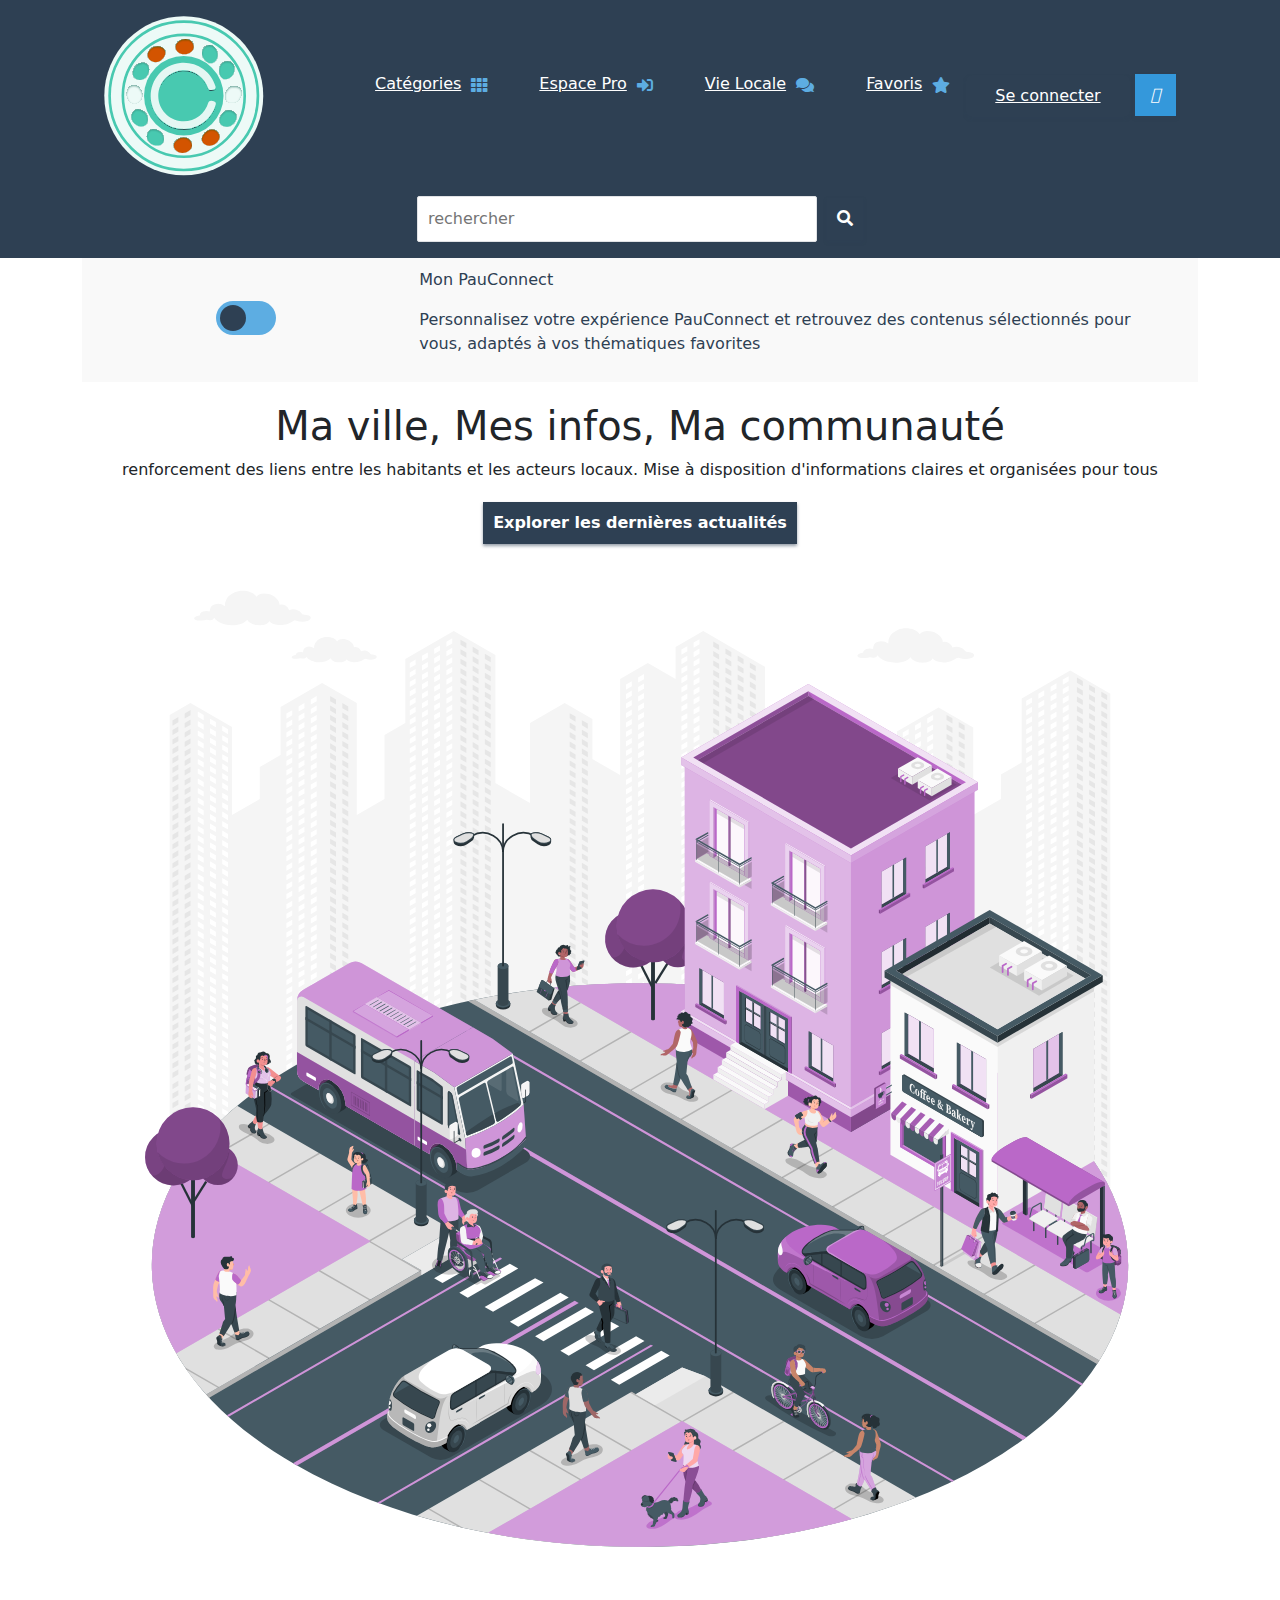
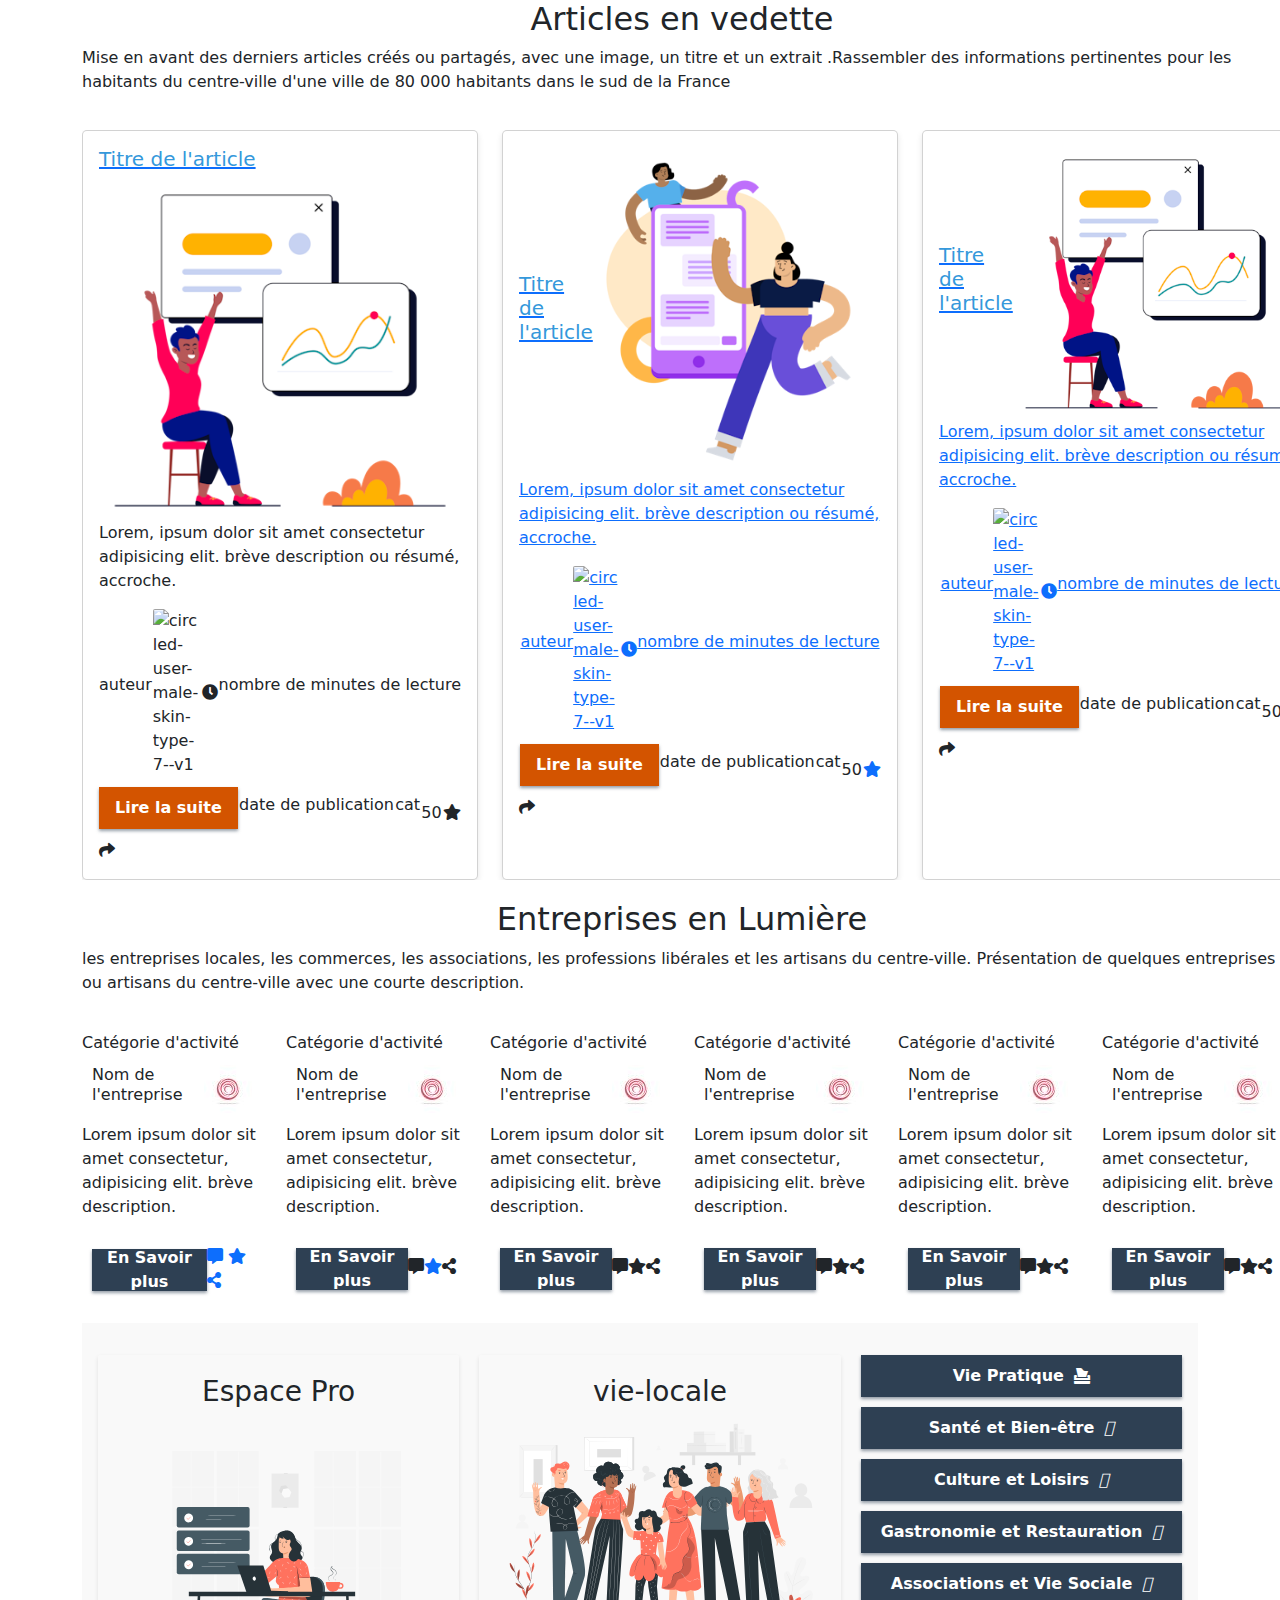
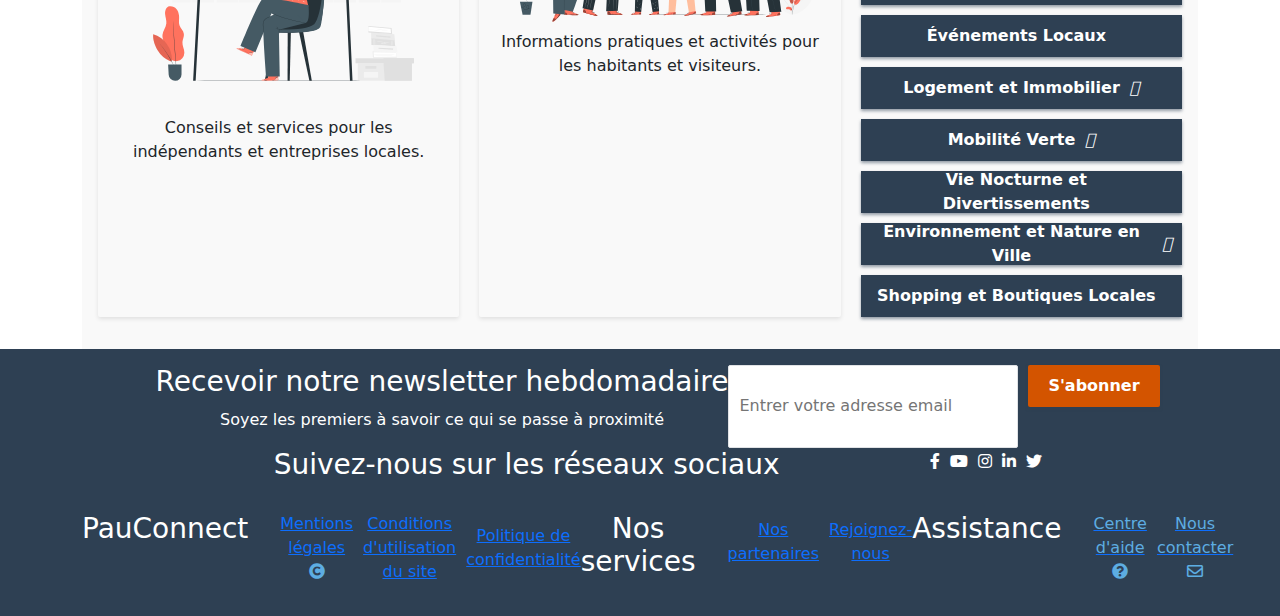
==== commit c8ce9d73: "javascript suite" ====
--- a/index.html
+++ b/index.html
@@ -1,809 +1,623 @@
 <!DOCTYPE html>
 <html lang="fr">
-  <head>
-    <meta charset="UTF-8" />
-    <meta name="viewport" content="width=device-width, initial-scale=1.0" />
-    <meta
-      name="description"
-      content="la ville de Pau les informations en marketing digital, la communauté des parents, les entreprises locales "
-    />
-    <meta
-      name="keywords"
-      content="PAU, marketing digital,communauté, entreprise locales"
-    />
-    <meta name="author" content="Garrigues Elise" />
-    <meta
-      property="og:title"
-      content="votre ville, vos infos, votre communauté"
-    />
-    <meta
-      property="og:description"
-      content="la ville de Pau les informations en marketing digital, la communauté des parents, les entreprises locales"
-    />
-    <meta property="og:image" content="URL de l'image" />
-    <meta property="og:url" content="URL de la page" />
-    <meta property="og:type" content="website" />
-
-    <meta name="twitter:card" content="summary_large_image" />
-    <meta
-      name="twitter:title"
-      content="votre ville, vos infos, votre communauté"
-    />
-    <meta
-      name="twitter:description"
-      content="la ville de Pau les informations en marketing digital, la communauté des parents, les entreprises locales"
-    />
-    <meta name="twitter:image" content="URL de l'image" />
-    <meta http-equiv="Cache-Control" content="public, max-age=31536000" />
-
-    <script
-      src="https://kit.fontawesome.com/bc83aad1fd.js"
-      crossorigin="anonymous"
-    ></script>
-    <!-- Other meta tags and stylesheets -->
-    <link
-      rel="stylesheet"
-      href="https://cdnjs.cloudflare.com/ajax/libs/font-awesome/5.15.3/css/all.min.css"
-    />
-
-    <title>Pau Connect</title>
-    <link rel="stylesheet" href="style.css" />
-    <link href="https://cdn.jsdelivr.net/npm/bootstrap@5.3.3/dist/css/bootstrap.min.css" rel="stylesheet" integrity="sha384-QWTKZyjpPEjISv5WaRU9OFeRpok6YctnYmDr5pNlyT2bRjXh0JMhjY6hW+ALEwIH" crossorigin="anonymous">
-  </head>
-  </head>
-
-  <body>
-    
-      <header role="banner">
-        <div class="container header">
-          <div class="logo-nav-wrapper">
-            <div id="logo">
-              <a href="index.html" aria-label="Accueil">
-                <picture>
-                  
-            
-                  
-                  <img
-                    id="logo-black"
-                    src="asset/logo-blanc.svg"
-                    alt="logo PauConnect  fond clair"
-                    loading="lazy"
-                  /> </picture
-              ></a>
-            </div>
-          </div>
-
-          <nav  class="navigation" role="navigation">
-            <ul>
-              
-              <li>
-              <a href="#Categories" aria-label="catégories">
-                  <span><h2>Catégories</h2></span>
-                  <span><i class="fas fa-th"></i></span
-                ></a>
-              </li>
-              
-              <li>
-                <a href="espace-pro.html" aria-label="Espace professionnel"
-                  ><span><h2>Espace Pro</h2></span>
-                  <span><i class="fas fa-sign-in-alt"></i></span
-                ></a>
-              </li>
-              <li>
-                <a href="vie-locale.html" aria-label="vie locale"
-                  ><span><h2>Vie Locale</h2></span>
-                  <span><i class="fas fa-comments"></i></span
-                ></a>
-              </li>
-              <li>
-                <a href="favoris.html" aria-label="Favoris"
-                  ><span><h2>Favoris</h2></span>
-                  <span><i class="fas fa-star"></i></span
-                ></a>
-              </li>
-              <!-- <li>
+
+<head>
+  <meta charset="UTF-8" />
+  <meta name="viewport" content="width=device-width, initial-scale=1.0" />
+  <meta name="description"
+    content="la ville de Pau les informations en marketing digital, la communauté des parents, les entreprises locales " />
+  <meta name="keywords" content="PAU, marketing digital,communauté, entreprise locales" />
+  <meta name="author" content="Garrigues Elise" />
+  <meta property="og:title" content="votre ville, vos infos, votre communauté" />
+  <meta property="og:description"
+    content="la ville de Pau les informations en marketing digital, la communauté des parents, les entreprises locales" />
+  <meta property="og:image" content="URL de l'image" />
+  <meta property="og:url" content="URL de la page" />
+  <meta property="og:type" content="website" />
+
+  <meta name="twitter:card" content="summary_large_image" />
+  <meta name="twitter:title" content="votre ville, vos infos, votre communauté" />
+  <meta name="twitter:description"
+    content="la ville de Pau les informations en marketing digital, la communauté des parents, les entreprises locales" />
+  <meta name="twitter:image" content="URL de l'image" />
+  <meta http-equiv="Cache-Control" content="public, max-age=31536000" />
+
+
+  <link rel="stylesheet" href="style.css" />
+  <link href="https://cdn.jsdelivr.net/npm/bootstrap@5.3.3/dist/css/bootstrap.min.css" rel="stylesheet"
+    integrity="sha384-QWTKZyjpPEjISv5WaRU9OFeRpok6YctnYmDr5pNlyT2bRjXh0JMhjY6hW+ALEwIH" crossorigin="anonymous">
+  <link rel="stylesheet" href="https://cdnjs.cloudflare.com/ajax/libs/font-awesome/5.15.3/css/all.min.css" />
+  <link rel="preconnect" href="https://fonts.googleapis.com">
+  <link rel="preconnect" href="https://fonts.gstatic.com" crossorigin>
+  <link href="https://fonts.googleapis.com/css2?family=Sen:wght@400..800&display=swap" rel="stylesheet">
+  <title>Pau Connect</title>
+
+</head>
+
+
+<body>
+
+  <header role="banner">
+    <div class="container header">
+      <div class="logo-nav-wrapper">
+        <div id="logo">
+          <a href="index.html" aria-label="Accueil">
+            <picture>
+
+
+
+              <img id="logo-black" src="asset/logo-blanc.svg" alt="logo PauConnect  fond clair" loading="lazy" />
+            </picture>
+          </a>
+        </div>
+      </div>
+
+      <nav class="navigation" role="navigation">
+        <ul>
+
+          <li>
+            <a href="Categories.html" aria-label="catégories">
+              <span>
+                <h2>Catégories</h2>
+              </span>
+              <span><i class="fas fa-th"></i></span></a>
+          </li>
+
+          <li>
+            <a href="espace-pro.html" aria-label="Espace professionnel"><span>
+                <h2>Espace Pro</h2>
+              </span>
+              <span><i class="fas fa-sign-in-alt"></i></span></a>
+          </li>
+          <li>
+            <a href="vie-locale.html" aria-label="vie locale"><span>
+                <h2>Vie Locale</h2>
+              </span>
+              <span><i class="fas fa-comments"></i></span></a>
+          </li>
+          <li>
+            <a href="favoris.html" aria-label="Favoris"><span>
+                <h2>Favoris</h2>
+              </span>
+              <span><i class="fas fa-star"></i></span></a>
+          </li>
+          <!-- <li>
                 <a href="compte.html" aria-label="Mon Compte"
                   ><h2>Mon Compte</h2>
                   </a>
-              </li> -->    
-            </ul>
-            <div>
-                <button class="btn-connexion" type="button" aria-label="Se connecter">
-                  
-                </button>
-                <button type="button" class="default-button hover-button btn btn-connexion" aria-label="connexion"data-bs-toggle="modal" data-bs-target="#staticBackdrop">
-                  <a href="login.html"
-                    ><span class="ghost">Se connecter</span></a
-                  >
-                  <i class="button-icon fa-solid fa-user"></i>
-                </button>
-                <!-- <span><i class="fas fa-user" id="user"></i></span>
+              </li> -->
+        </ul>
+        <div>
+
+          <button type="button" class="default-button hover-button btn btn-connexion" aria-label="connexion">
+            <a href="connexion.html"><span class="ghost">Se connecter</span></a>
+
+          </button>
+          <button class="btn-connexion" type="button" aria-label="Se connecter" data-bs-toggle="modal"
+            data-bs-target="#staticBackdrop">
+            <i class="button-icon fa-solid fa-user"></i>
+          </button>
+          <!-- <span><i class="fas fa-user" id="user"></i></span>
                 <span><i class="fas fa-caret-down"></i></span> -->
-                  
-            </div>
-           <!--  <div class="dropdown-menu">
+
+        </div>
+        <!--  <div class="dropdown-menu">
                 <ul >
                   <li><a href="#">Profil</a></li>
                   <li><a href="#">Paramètres</a></li>
                   <li><a href="#">Déconnexion</a></li>
                 </ul></div> -->
-          </nav>
-        </div>
-        <!-- champs de recherche -->
-          <div class="formSearch">
-            <input
-              class="formSearchInput"
-              type="text"
-              placeholder="rechercher" 
-              dirname="Rechercher"
-            />
-            <button>
-              <span class="formSubmitInputText">Rechercher</span>
-              <!-- loupe pour version mobile -->
-              <span class="formSubmitInputIcon"><i class="fas fa-search"></i></span>
-            </button>
-          </div>
-        
-      </header>
-      
-      <main class="container">
-        
-        <section id="personalisation">
-          <div class="on-off">
-            <label class="switch">
-              <input type="checkbox" id="switch" />
-              <span class="slider"></span>
-            </label>
-          </div>
-        
-          <div class="etat-txt">
-            <p>Mon PauConnect </p>
-            <p id="welcome">Bienvenue M.</p>
-            <p>Personnalisez votre expérience PauConnect et retrouvez des contenus sélectionnés pour vous, adaptés à vos thématiques favorites</p>
-          </div>
-        </section>
-        
-       <!-- Section Hero -->
-        <section id="hero">
-           <h1>Ma ville, Mes infos, Ma communauté</h1>
+      </nav>
+    </div>
+    <!-- champs de recherche -->
+    <form class="formSearch" id="formSearch">
+      <input class="formSearchInput" id="formSearchInput" type="text" placeholder="rechercher" dirname="Rechercher" />
+      <button id="validateSearchButton">
+        <span class="formSubmitInputText">Rechercher</span>
+        <!-- loupe pour version mobile -->
+        <span class="formSubmitInputIcon"><i class="fas fa-search"></i></span>
+      </button>
+    </form>
+
+  </header>
+
+  <main class="container">
+
+    <section id="personalisation">
+      <div class="on-off">
+        <label class="switch">
+          <input type="checkbox" id="switch" />
+          <span class="slider"></span>
+        </label>
+      </div>
+
+      <div class="etat-txt">
+        <p>Mon PauConnect </p>
+        <p id="welcome">Bienvenue M.</p>
+        <p id="personalisationText">Personnalisez votre expérience PauConnect et retrouvez des contenus sélectionnés pour vous, adaptés à vos
+          thématiques favorites</p>
+      </div>
+    </section>
+
+    <!-- Section Hero -->
+    <section id="hero">
+      <h1>Ma ville, Mes infos, Ma communauté</h1>
+      <p>
+        renforcement des liens entre les habitants et les acteurs locaux.
+        Mise à disposition d'informations claires et organisées pour tous
+      </p>
+
+      <button class="cta">
+        <span id="actu">Explorer les dernières actualités</span>
+      </button>
+
+      <div class="visuel">
+        <img src="asset/Life-city-amico.svg" alt="ombres de différentes personnes en ville" loading="lazy" />
+      </div>
+    </section>
+    <!-- Section Articles et Entreprises en Vedette -->
+    <section id="light">
+      <article>
+        <div class="Tete">
+          <h2>Articles en vedette</h2>
           <p>
-            renforcement des liens entre les habitants et les acteurs locaux.
-            Mise à disposition d'informations claires et organisées pour tous
+            Mise en avant des derniers articles créés ou partagés, avec une
+            image, un titre et un extrait .Rassembler des informations
+            pertinentes pour les habitants du centre-ville d'une ville de 80
+            000 habitants dans le sud de la France
           </p>
-          
-            <button class="cta">
-              <span id="actu">Explorer les dernières actualités</span>
-            </button>
-         
-          <div class="visuel">
-            <img
-              src="asset/Life-city-amico.svg"
-              alt="ombres de différentes personnes en ville"
-              loading="lazy"
-            />
-          </div>
-        </section>
-        <!-- Section Articles et Entreprises en Vedette -->
-        <section id="light">
-          <article>
-            <div class="Tete">
-              <h2>Articles en vedette</h2>
+        </div>
+        <div class="carousel">
+          <div class="card">
+
+            <div class="topCard"><a href="#articledetailpage1" aria-label="vers les details de l'article">
+                <h6>Titre de l'article</h6>
+                <div class="visuel">
+                  <img src="asset/Allura.png" alt="Allura" loading="lazy" />
+                </div>
+              </a>
+            </div>
+            <div class="middleCard">
               <p>
-                Mise en avant des derniers articles créés ou partagés, avec une
-                image, un titre et un extrait .Rassembler des informations
-                pertinentes pour les habitants du centre-ville d'une ville de 80
-                000 habitants dans le sud de la France
+                Lorem, ipsum dolor sit amet consectetur adipisicing elit.
+                brève description ou résumé, accroche.
               </p>
             </div>
-            <div class="carousel">
-              <div class="card">
-                
-                  <div class="topCard"><a
-                    href="#articledetailpage1"
-                    aria-label="vers les details de l'article"
-                  >
-                    <h6>Titre de l'article</h6>
-                    <div class="visuel">
-                      <img src="asset/Allura.png" alt="Allura" loading="lazy" />
-                    </div></a>
-                  </div>
-                  <div class="middleCard">
-                    <p>
-                      Lorem, ipsum dolor sit amet consectetur adipisicing elit.
-                      brève description ou résumé, accroche.
-                    </p>
-                  </div>
-                  <div class="lowCard">
-                    <div class="detail1Card">
-                      <p>auteur</p>
-                      <img
-                        width="48"
-                        height="48"
-                        src="https://img.icons8.com/color/48/circled-user-male-skin-type-7--v1.png"
-                        alt="circled-user-male-skin-type-7--v1"
-                        loading="lazy"
-                      /><span><i class="fas fa-clock"></i></span>
-                      <p>nombre de minutes de lecture</p>
-                    </div>
-                    <div class="detail2Card">
-                      <a
-                        href="#articledetailpage1"
-                        aria-label="vers les details de l'article"
-                        ><button class="btn-voir-plus">Lire la suite </button></a
-                      >
-                      <p>date de publication</p>
-                      <p>cat</p>
-                      <span>50</span><span><a href="favoris.html" aria-label="Favoris"></a><i class="fas fa-star"></i></a></span
-                      ><span><i class="fas fa-share"></i></span>
-                    </div></div
-                >
-              </div>
-              <div class="card">
-                <a
-                  href="#articledetailpage2"
-                  aria-label="vers les details de l'article"
-                >
-                  <div class="topCard">
-                    <h6>Titre de l'article</h6>
-                    <div class="visuel">
-                      <img src="asset/Chat.png" alt="Chat" loading="lazy" />
-                    </div>
-                  </div>
-                  <div class="middleCard">
-                    <p>
-                      Lorem, ipsum dolor sit amet consectetur adipisicing elit.
-                      brève description ou résumé, accroche.
-                    </p>
-                  </div>
-                  <div class="lowCard">
-                    <div class="detail1Card">
-                      <p>auteur</p>
-                      <img
-                        width="48"
-                        height="48"
-                        src="https://img.icons8.com/color/48/circled-user-male-skin-type-7--v1.png"
-                        alt="circled-user-male-skin-type-7--v1"
-                        loading="lazy"
-                      /><span><i class="fas fa-clock"></i></span>
-                      <p>nombre de minutes de lecture</p>
-                    </div>
-                    <div class="detail2Card">
-                      <a href="#articledetailpage2"
-                        ><button class="btn-voir-plus">Lire la suite</button></a
-                      >
-                      <p>date de publication</p>
-                      <p>cat</p>
-                      <span>50</span><a href="favoris.html" aria-label="Favoris"<span><i class="fas fa-star"></i></span
-                      ></a><span><i class="fas fa-share"></i></span>
-                    </div></div
-                ></a>
-              </div>
-              <div class="card">
-                <a
-                  href="#articledetailpage3"
-                  aria-label="vers les details de l'article"
-                >
-                  <div class="topCard">
-                    <h6>Titre de l'article</h6>
-                    <div class="visuel">
-                      <img src="asset/Allura.png" alt="Allura" loading="lazy" />
-                    </div>
-                  </div>
-                  <div class="middleCard">
-                    <p>
-                      Lorem, ipsum dolor sit amet consectetur adipisicing elit.
-                      brève description ou résumé, accroche.
-                    </p>
-                  </div>
-                  <div class="lowCard">
-                    <div class="detail1Card">
-                      <p>auteur</p>
-                      <img
-                        width="48"
-                        height="48"
-                        src="https://img.icons8.com/color/48/circled-user-male-skin-type-7--v1.png"
-                        alt="circled-user-male-skin-type-7--v1"
-                        loading="lazy"
-                      /><span><i class="fas fa-clock"></i></span>
-                      <p>nombre de minutes de lecture</p>
-                    </div>
-                    <div class="detail2Card">
-                      <a href="#articledetailpage3"
-                        ><button class="btn-voir-plus">Lire la suite </button></a
-                      >
-                      <p>date de publication</p>
-                      <p>cat</p>
-                      <span>50</span>
-                      <a href="favoris.html" aria-label="Favoris"
-                      <span><i class="fas fa-star"></i></span
-                      ></a>
-                      <span><i class="fas fa-share"></i></span>
-                    </div></div
-                ></a>
-              </div>
-              <div class="card">
-                <a
-                  href="#articledetailpage4"
-                  aria-label="vers les details de l'article"
-                >
-                  <div class="topCard">
-                    <h6>Titre de l'article</h6>
-                    <div class="visuel">
-                      <img
-                        src="asset/Discussion.png"
-                        alt="discussion"
-                        loading="lazy"
-                      />
-                    </div>
-                  </div>
-                  <div class="middleCard">
-                    <p>
-                      Lorem, ipsum dolor sit amet consectetur adipisicing elit.
-                      brève description ou résumé, accroche.
-                    </p>
-                  </div>
-                  <div class="lowCard">
-                    <div class="detail1Card">
-                      <p>auteur</p>
-                      <img
-                        width="48"
-                        height="48"
-                        src="https://img.icons8.com/color/48/circled-user-male-skin-type-7--v1.png"
-                        alt="circled-user-male-skin-type-7--v1"
-                        loading="lazy"
-                      /><span><i class="fas fa-clock"></i></span>
-                      <p>nombre de minutes de lecture</p>
-                    </div>
-                    <div class="detail2Card">
-                      <a href="#articledetailpage4"
-                        ><button class="btn-voir-plus">Lire la suite </button></a
-                      >
-                      <p>date de publication</p>
-                      <p>cat</p>
-                      <span>50</span>
-                      <a href="favoris.html" aria-label="Favoris"
-                      <span><i class="fas fa-star"></i></span
-                      ></a>
-                      <span><i class="fas fa-share"></i></span>
-                    </div></div
-                ></a>
-              </div>
-              <div class="card">
-                <a
-                  href="#articledetailpage5"
-                  aria-label="vers les details de l'article"
-                >
-                  <div class="topCard">
-                    <h6>Titre de l'article</h6>
-                    <div class="visuel">
-                      <img
-                        src="asset/Tech Life - Remote Life.png"
-                        alt="vie technologique"
-                        loading="lazy"
-                      />
-                    </div>
-                  </div>
-                  <div class="middleCard">
-                    <p>
-                      Lorem, ipsum dolor sit amet consectetur adipisicing elit.
-                      brève description ou résumé, accroche.
-                    </p>
-                  </div>
-                  <div class="lowCard">
-                    <div class="detail1Card">
-                      <p>auteur</p>
-                      <img
-                        width="48"
-                        height="48"
-                        src="https://img.icons8.com/color/48/circled-user-male-skin-type-7--v1.png"
-                        alt="circled-user-male-skin-type-7--v1"
-                        loading="lazy"
-                      /><span><i class="fas fa-clock"></i></span>
-                      <p>nombre de minutes de lecture</p>
-                    </div>
-                    <div class="detail2Card">
-                      <a
-                        href="#articledetailpage5"
-                        aria-label="vers les details de l'article"
-                        ><button class="btn-voir-plus">Lire la suite </button></a
-                      >
-                      <p>date de publication</p>
-                      <p>cat</p>
-                      <span>50</span>
-                      <a href="favoris.html" aria-label="Favoris"
-                      <span><i class="fas fa-star"></i></span
-                      ></a>
-                      <span><i class="fas fa-share"></i></span>
-                    </div></div
-                ></a>
-              </div>
-              <div class="card">
-                <a
-                  href="#articledetailpage6"
-                  aria-label="vers les details de l'article"
-                >
-                  <div class="topCard">
-                    <h6>Titre de l'article</h6>
-                    <div class="visuel">
-                      <img
-                        src="asset/Keeping-Touch.png"
-                        alt="Keeping-Touch"
-                        loading="lazy"
-                      />
-                    </div>
-                  </div>
-                  <div class="middleCard">
-                    <p>
-                      Lorem, ipsum dolor sit amet consectetur adipisicing elit.
-                      brève description ou résumé, accroche.
-                    </p>
-                  </div>
-                  <div class="lowCard">
-                    <div class="detail1Card">
-                      <p>auteur</p>
-                      <img
-                        width="48"
-                        height="48"
-                        src="https://img.icons8.com/color/48/circled-user-male-skin-type-7--v1.png"
-                        alt="circled-user-male-skin-type-7--v1"
-                        loading="lazy"
-                      /><span><i class="fas fa-clock"></i></span>
-                      <p>nombre de minutes de lecture</p>
-                    </div>
-                    <div class="detail2Card">
-                      <a href="#articledetailpage6"
-                        ><button class="btn-voir-plus">Lire la suite </button></a
-                      >
-                      <p>date de publication</p>
-                      <p>cat</p>
-                      <span>50</span>
-                      <a href="favoris.html" aria-label="Favoris"
-                      <span><i class="fas fa-star"></i></span
-                      ></a>
-                      <span><i class="fas fa-share"></i></span>
-                    </div></div
-                ></a>
-              </div>
-              <div class="card">
-                <a
-                  href="#articledetailpage"
-                  aria-label="vers les details de l'article"
-                >
-                  <div class="topCard">
-                    <h6>Titre de l'article</h6>
-                    <div class="visuel">
-                      <img
-                        src="asset/Home-Office.png"
-                        alt="bureau domicile"
-                        loading="lazy"
-                      />
-                    </div>
-                  </div>
-                  <div class="middleCard">
-                    <p>
-                      Lorem, ipsum dolor sit amet consectetur adipisicing elit.
-                      brève description ou résumé, accroche.
-                    </p>
-                  </div>
-                  <div class="lowCard">
-                    <div class="detail1Card">
-                      <p>auteur</p>
-                      <img
-                        width="48"
-                        height="48"
-                        src="https://img.icons8.com/color/48/circled-user-male-skin-type-7--v1.png"
-                        alt="circled-user-male-skin-type-7--v1"
-                        loading="lazy"
-                      /><span><i class="fas fa-clock"></i></span>
-                      <p>nombre de minutes de lecture</p>
-                    </div>
-                    <div class="detail2Card">
-                      <a
-                        href="#articledetailpage"
-                        aria-label="vers les details de l'article"
-                        ><button class="btn-voir-plus">Lire la suite </button></a
-                      >
-                      <p>date de publication</p>
-                      <p>cat</p>
-                      <span>50</span>
-                      <a href="favoris.html" aria-label="Favoris"></a>
-                      <span><i class="fas fa-star"></i></span
-                      ></a>
-                      <span><i class="fas fa-share"></i></span>
-                    </div></div
-                ></a>
-              </div>
-            </div>
-          </article>
-          <article>
-            <div class="Tete">
-              <h2>Entreprises en Lumière</h2>
+            <div class="lowCard">
+              <div class="detail1Card">
+                <p>auteur</p>
+                <img width="48" height="48" src="https://img.icons8.com/color/48/circled-user-male-skin-type-7--v1.png"
+                  alt="circled-user-male-skin-type-7--v1" loading="lazy" /><span><i class="fas fa-clock"></i></span>
+                <p>nombre de minutes de lecture</p>
+              </div>
+              <div class="detail2Card">
+                <a href="#articledetailpage1" aria-label="vers les details de l'article"><button
+                    class="btn-voir-plus">Lire la suite </button></a>
+                <p>date de publication</p>
+                <p>cat</p>
+                <span>50</span><span><a href="favoris.html" aria-label="Favoris"></a><i
+                    class="fas fa-star"></i></a></span><span><i class="fas fa-share"></i></span>
+              </div>
+            </div>
+          </div>
+          <div class="card">
+            <a href="#articledetailpage2" aria-label="vers les details de l'article">
+              <div class="topCard">
+                <h6>Titre de l'article</h6>
+                <div class="visuel">
+                  <img src="asset/Chat.png" alt="Chat" loading="lazy" />
+                </div>
+              </div>
+              <div class="middleCard">
+                <p>
+                  Lorem, ipsum dolor sit amet consectetur adipisicing elit.
+                  brève description ou résumé, accroche.
+                </p>
+              </div>
+              <div class="lowCard">
+                <div class="detail1Card">
+                  <p>auteur</p>
+                  <img width="48" height="48"
+                    src="https://img.icons8.com/color/48/circled-user-male-skin-type-7--v1.png"
+                    alt="circled-user-male-skin-type-7--v1" loading="lazy" /><span><i class="fas fa-clock"></i></span>
+                  <p>nombre de minutes de lecture</p>
+                </div>
+                <div class="detail2Card">
+                  <a href="#articledetailpage2"><button class="btn-voir-plus">Lire la suite</button></a>
+                  <p>date de publication</p>
+                  <p>cat</p>
+                  <span>50</span><a href="favoris.html" aria-label="Favoris"><span><i
+                      class="fas fa-star"></i></span></a><span><i class="fas fa-share"></i></span>
+                </div>
+              </div>
+            </a>
+          </div>
+          <div class="card">
+            <a href="#articledetailpage3" aria-label="vers les details de l'article">
+              <div class="topCard">
+                <h6>Titre de l'article</h6>
+                <div class="visuel">
+                  <img src="asset/Allura.png" alt="Allura" loading="lazy" />
+                </div>
+              </div>
+              <div class="middleCard">
+                <p>
+                  Lorem, ipsum dolor sit amet consectetur adipisicing elit.
+                  brève description ou résumé, accroche.
+                </p>
+              </div>
+              <div class="lowCard">
+                <div class="detail1Card">
+                  <p>auteur</p>
+                  <img width="48" height="48"
+                    src="https://img.icons8.com/color/48/circled-user-male-skin-type-7--v1.png"
+                    alt="circled-user-male-skin-type-7--v1" loading="lazy" /><span><i class="fas fa-clock"></i></span>
+                  <p>nombre de minutes de lecture</p>
+                </div>
+                <div class="detail2Card">
+                  <a href="#articledetailpage3"><button class="btn-voir-plus">Lire la suite </button></a>
+                  <p>date de publication</p>
+                  <p>cat</p>
+                  <span>50</span>
+                  <a href="favoris.html" aria-label="Favoris"> <span><i class="fas fa-star"></i></span></a>
+                  <span><i class="fas fa-share"></i></span>
+                </div>
+              </div>
+            </a>
+          </div>
+          <div class="card">
+            <a href="#articledetailpage4" aria-label="vers les details de l'article">
+              <div class="topCard">
+                <h6>Titre de l'article</h6>
+                <div class="visuel">
+                  <img src="asset/Discussion.png" alt="discussion" loading="lazy" />
+                </div>
+              </div>
+              <div class="middleCard">
+                <p>
+                  Lorem, ipsum dolor sit amet consectetur adipisicing elit.
+                  brève description ou résumé, accroche.
+                </p>
+              </div>
+              <div class="lowCard">
+                <div class="detail1Card">
+                  <p>auteur</p>
+                  <img width="48" height="48"
+                    src="https://img.icons8.com/color/48/circled-user-male-skin-type-7--v1.png"
+                    alt="circled-user-male-skin-type-7--v1" loading="lazy" /><span><i class="fas fa-clock"></i></span>
+                  <p>nombre de minutes de lecture</p>
+                </div>
+                <div class="detail2Card">
+                  <a href="#articledetailpage4"><button class="btn-voir-plus">Lire la suite </button></a>
+                  <p>date de publication</p>
+                  <p>cat</p>
+                  <span>50</span>
+                  <a href="favoris.html" aria-label="Favoris"> <span><i class="fas fa-star"></i></span></a>
+                  <span><i class="fas fa-share"></i></span>
+                </div>
+              </div>
+            </a>
+          </div>
+          <div class="card">
+            <a href="#articledetailpage5" aria-label="vers les details de l'article">
+              <div class="topCard">
+                <h6>Titre de l'article</h6>
+                <div class="visuel">
+                  <img src="asset/Tech Life - Remote Life.png" alt="vie technologique" loading="lazy" />
+                </div>
+              </div>
+              <div class="middleCard">
+                <p>
+                  Lorem, ipsum dolor sit amet consectetur adipisicing elit.
+                  brève description ou résumé, accroche.
+                </p>
+              </div>
+              <div class="lowCard">
+                <div class="detail1Card">
+                  <p>auteur</p>
+                  <img width="48" height="48"
+                    src="https://img.icons8.com/color/48/circled-user-male-skin-type-7--v1.png"
+                    alt="circled-user-male-skin-type-7--v1" loading="lazy" /><span><i class="fas fa-clock"></i></span>
+                  <p>nombre de minutes de lecture</p>
+                </div>
+                <div class="detail2Card">
+                  <a href="#articledetailpage5" aria-label="vers les details de l'article"><button
+                      class="btn-voir-plus">Lire la suite </button></a>
+                  <p>date de publication</p>
+                  <p>cat</p>
+                  <span>50</span>
+                  <a href="favoris.html" aria-label="Favoris"></a> <span><i class="fas fa-star"></i></span></a>
+                  <span><i class="fas fa-share"></i></span>
+                </div>
+              </div>
+            </a>
+          </div>
+          <div class="card">
+            <a href="#articledetailpage6" aria-label="vers les details de l'article">
+              <div class="topCard">
+                <h6>Titre de l'article</h6>
+                <div class="visuel">
+                  <img src="asset/Keeping-Touch.png" alt="Keeping-Touch" loading="lazy" />
+                </div>
+              </div>
+              <div class="middleCard">
+                <p>
+                  Lorem, ipsum dolor sit amet consectetur adipisicing elit.
+                  brève description ou résumé, accroche.
+                </p>
+              </div>
+              <div class="lowCard">
+                <div class="detail1Card">
+                  <p>auteur</p>
+                  <img width="48" height="48"
+                    src="https://img.icons8.com/color/48/circled-user-male-skin-type-7--v1.png"
+                    alt="circled-user-male-skin-type-7--v1" loading="lazy" /><span><i class="fas fa-clock"></i></span>
+                  <p>nombre de minutes de lecture</p>
+                </div>
+                <div class="detail2Card">
+                  <a href="#articledetailpage6"><button class="btn-voir-plus">Lire la suite </button></a>
+                  <p>date de publication</p>
+                  <p>cat</p>
+                  <span>50</span>
+                  <a href="favoris.html" aria-label="Favoris"> <span><i class="fas fa-star"></i></span></a>
+                  <span><i class="fas fa-share"></i></span>
+                </div>
+              </div>
+            </a>
+          </div>
+          <div class="card">
+            <a href="#articledetailpage" aria-label="vers les details de l'article">
+              <div class="topCard">
+                <h6>Titre de l'article</h6>
+                <div class="visuel">
+                  <img src="asset/Home-Office.png" alt="bureau domicile" loading="lazy" />
+                </div>
+              </div>
+              <div class="middleCard">
+                <p>
+                  Lorem, ipsum dolor sit amet consectetur adipisicing elit.
+                  brève description ou résumé, accroche.
+                </p>
+              </div>
+              <div class="lowCard">
+                <div class="detail1Card">
+                  <p>auteur</p>
+                  <img width="48" height="48"
+                    src="https://img.icons8.com/color/48/circled-user-male-skin-type-7--v1.png"
+                    alt="circled-user-male-skin-type-7--v1" loading="lazy" /><span><i class="fas fa-clock"></i></span>
+                  <p>nombre de minutes de lecture</p>
+                </div>
+                <div class="detail2Card">
+                  <a href="#articledetailpage" aria-label="vers les details de l'article"><button
+                      class="btn-voir-plus">Lire la suite </button></a>
+                  <p>date de publication</p>
+                  <p>cat</p>
+                  <span>50</span>
+                  <a href="favoris.html" aria-label="Favoris"></a>
+                  <span><i class="fas fa-star"></i></span>
+            </a>
+            <span><i class="fas fa-share"></i></span>
+          </div>
+        </div></a>
+        </div>
+        </div>
+      </article>
+      <article>
+        <div class="Tete">
+          <h2>Entreprises en Lumière</h2>
+          <p>
+            les entreprises locales, les commerces, les associations, les
+            professions libérales et les artisans du centre-ville.
+            Présentation de quelques entreprises ou artisans du centre-ville
+            avec une courte description.
+          </p>
+        </div>
+        <div class="carousel">
+          <div class="businessCard">
+            <div class="cat">Catégorie d'activité <span></span></div>
+            <div class="identity">
+              <h6>Nom de l'entreprise</h6>
+              <img src="asset/logo1.jpg" alt="logo entreprise" loading="lazy" />
+            </div>
+            <div class="middleCard">
               <p>
-                les entreprises locales, les commerces, les associations, les
-                professions libérales et les artisans du centre-ville.
-                Présentation de quelques entreprises ou artisans du centre-ville
-                avec une courte description.
+                Lorem ipsum dolor sit amet consectetur, adipisicing elit.
+                brève description.
               </p>
             </div>
-            <div class="carousel">
-              <div class="businessCard">
-                <div class="cat">Catégorie d'activité <span></span></div>
-                <div class="identity">
-                  <h6>Nom de l'entreprise</h6>
-                  <img
-                    src="asset/logo1.jpg"
-                    alt="logo entreprise"
-                    loading="lazy"
-                  />
-                </div>
-                <div class="middleCard">
-                  <p>
-                    Lorem ipsum dolor sit amet consectetur, adipisicing elit.
-                    brève description.
-                  </p>
-                </div>
-                <div class="lowCard2">
-                  <div>
-                    <a
-                      href="#cieDetailPage"
-                      aria-label="vers les details de l'entreprise"
-                      ><button><span>En Savoir plus</span></button></a
-                    >
-                  </div>
-                  <div><a href="#"><i class="fas fa-comment-alt"></i></a>
-                  <a href="#"><i class="fas fa-star"></i></a>
-                  <a href=""><i class="fas fa-share-alt"></i></a></div>
-                </div>
-              </div>
-              <div class="businessCard">
-                <div class="cat">Catégorie d'activité <span></span></div>
-                <div class="identity">
-                  <h6>Nom de l'entreprise</h6>
-                  <img
-                    src="asset/logo1.jpg"
-                    alt="logo entreprise2"
-                    loading="lazy"
-                  />
-                </div>
-                <div class="middleCard">
-                  <p>
-                    Lorem ipsum dolor sit amet consectetur, adipisicing elit.
-                    brève description.
-                  </p>
-                </div>
-                <div class="lowCard2">
-                  <div>
-                    <a
-                      href="#cieDetailPage"
-                      aria-label="vers les details de l'entreprise"
-                      ><button><span>En Savoir plus</span></button></a
-                    >
-                  </div>
-                  <div><i class="fas fa-comment-alt"></i></div>
-                  <a href="favoris.html" aria-label="Favoris"><span><i class="fas fa-star"></i></span></a>
-                  <div><i class="fas fa-share-alt"></i></div>
-                </div>
-              </div>
-              <div class="businessCard">
-                <div class="cat">Catégorie d'activité <span></span></div>
-                <div class="identity">
-                  <h6>Nom de l'entreprise</h6>
-                  <img
-                    src="asset/logo1.jpg"
-                    alt="logo entreprise3"
-                    loading="lazy"
-                  />
-                </div>
-                <div class="middleCard">
-                  <p>
-                    Lorem ipsum dolor sit amet consectetur, adipisicing elit.
-                    brève description.</p>
-                </div>
-                <div class="lowCard2">
-                  <div>
-                    <a
-                      href="#cieDetailPage"
-                      aria-label="vers les details de l'entreprise"
-                      ><button><span>En Savoir plus</span></button></a
-                    >
-                  </div>
-                  <div><i class="fas fa-comment-alt"></i></div>
-                  <div><i class="fas fa-star"></i></div>
-                  <div><i class="fas fa-share-alt"></i></div>
-                </div>
-              </div>
-              <div class="businessCard">
-                <div class="cat">Catégorie d'activité <span></span></div>
-                <div class="identity">
-                  <h6>Nom de l'entreprise</h6>
-                  <img
-                    src="asset/logo1.jpg"
-                    alt="logo entreprise4"
-                    loading="lazy"
-                  />
-                </div>
-                <div class="middleCard">
-                  <p>
-                    Lorem ipsum dolor sit amet consectetur, adipisicing elit.
-                    brève description.
-                  </p>
-                </div>
-                <div class="lowCard2">
-                  <div>
-                    <a
-                      href="#cieDetailPage"
-                      aria-label="vers les details de l'entreprise5"
-                      ><button><span>En Savoir plus</span></button></a
-                    >
-                  </div>
-                  <div><i class="fas fa-comment-alt"></i></div>
-                  <div><i class="fas fa-star"></i></div>
-                  <div><i class="fas fa-share-alt"></i></div>
-                </div>
-              </div>
-              <div class="businessCard">
-                <div class="cat">Catégorie d'activité <span></span></div>
-                <div class="identity">
-                  <h6>Nom de l'entreprise</h6>
-                  <img
-                    src="asset/logo1.jpg"
-                    alt="logo entreprise6"
-                    loading="lazy"
-                  />
-                </div>
-                <div class="middleCard">
-                  <p>
-                    Lorem ipsum dolor sit amet consectetur, adipisicing elit.
-                    brève description.
-                  </p>
-                </div>
-                <div class="lowCard2">
-                  <div>
-                    <a
-                      href="#cieDetailPage"
-                      aria-label="vers les details de l'entreprise"
-                      ><button><span>En Savoir plus</span></button></a
-                    >
-                  </div>
-                  <div><i class="fas fa-comment-alt"></i></div>
-                  <div><i class="fas fa-star"></i></div>
-                  <div><i class="fas fa-share-alt"></i></div>
-                </div>
-              </div>
-              <div class="businessCard">
-                <div class="cat">Catégorie d'activité <span></span></div>
-                <div class="identity">
-                  <h6>Nom de l'entreprise</h6>
-                  <img
-                    src="asset/logo1.jpg"
-                    alt="logo entreprise7"
-                    loading="lazy"
-                  />
-                </div>
-                <div class="middleCard">
-                  <p>
-                    Lorem ipsum dolor sit amet consectetur, adipisicing elit.
-                    brève description.
-                  </p>
-                </div>
-                <div class="lowCard2">
-                  <div>
-                    <a
-                      href="#cieDetailPage"
-                      aria-label="vers les details de l'entreprise"
-                      ><button><span>En Savoir plus</span></button></a
-                    >
-                  </div>
-                  <div><i class="fas fa-comment-alt"></i></div>
-                  <div><i class="fas fa-star"></i></div>
-                  <div><i class="fas fa-share-alt"></i></div>
-                </div>
-              </div>
-            </div>
-          </article>
-        </section>
-        <!-- Section Spaces -->
-        <section class="spaces">
-          <div class="space-block">
-            <h3>Espace Pro</h3>
-            <picture
-              ><source
-                media="(min-width: 1024px)"
-                srcset="asset/Working-pana.svg"
-                sizes="1600px" />
-              <source
-                media="(min-width: 600px)"
-                srcset="asset/logo-medium.jpg 1024w"
-                sizes="1024px" />
-              <source
-                media="(min-width: 0px)"
-                srcset="asset/logo-small.jpg 600w"
-                sizes="600px" />
-              <img
-                id="espacePro"
-                src="asset/Working-pana.svg"
-                alt=" Espace professionnel "
-                loading="lazy"
-            /></picture>
-            <p>
-              Conseils et services pour les indépendants et entreprises locales.
-            </p>
-          </div>
-          <div class="space-block">
-            <h3>vie-locale</h3>
-            <picture
-              ><source
-                media="(min-width: 1024px)"
-                srcset="asset/Community-pana.svg"
-                sizes="1600px" />
-              <source
-                media="(min-width: 600px)"
-                srcset="asset/Community-pana.svg"
-                sizes="1024px" />
-              <source
-                media="(min-width: 0px)"
-                srcset="asset/logo-small.jpg"
-                sizes="600px" />
-              <img
-                id="community"
-                src="asset/Community-pana.svg"
-                alt=" Communauté de parents jeunes adultes adolescents enfant "
-                loading="lazy"
-            /></picture>
-            <p>
-              Informations pratiques et activités pour les habitants et visiteurs.
-            </p>
-          </div>
-          <div class="category">
-            <button>
-              <span class="ghost">Vie Pratique</span
-              ><i class="fas fa-box-tissue"></i>
-            </button>
-            <button>
-              <span>Santé et Bien-être</span
-              ><span class="ghost"><i class="fa-solid fa-spa"></i></span>
-            </button>
-            <button>
-              <span class="ghost">Culture et Loisirs</span
-              ><span><i class="fa-solid fa-palette"></i></span>
-            </button>
-            <button>
-              <span class="ghost">Gastronomie et Restauration</span
-              ><span><i class="fa-solid fa-mug-hot"></i></span>
-            </button>
-            <button>
-              <span class="ghost">Associations et Vie Sociale</span
-              ><span><i class="fa-solid fa-hand-holding-heart"></i></span>
-            </button>
-            <button>
-              <span class="ghost">Événements Locaux</span
-              ><span><i class="fa-solid fa-calendar-days"></i></span>
-            </button>
-            <button>
-              <span class="ghost">Logement et Immobilier</span
-              ><span><i class="fa-solid fa-city"></i></span>
-            </button>
-            <button>
-              <span class="ghost">Mobilité Verte</span
-              ><span><i class="fa-solid fa-paper-plane"></i></span>
-            </button>
-            <button>
-              <span>Vie Nocturne et Divertissements</span
-              ><span><i class="fa-duotone fa-solid fa-house-night"></i></span>
-            </button>
-            <button>
-              <span class="ghost">Environnement et Nature en Ville</span>
-              <span><i class="fa-solid fa-tree"></i></span>
-            </button>
-            <button>
-              <span class="ghost">Shopping et Boutiques Locales</span>
-              <span><i class="fa-solid fa-bag-shopping"></i></span>
-            </button>
-          </div>
-        </section>
-      </main>
-     <!-- Modal -->
-  <div class="modal fade" id="staticBackdrop" data-bs-backdrop="static" data-bs-keyboard="false" tabindex="-1" aria-labelledby="staticBackdropLabel" aria-hidden="true">
+            <div class="lowCard2">
+              <div>
+                <a href="#cieDetailPage" aria-label="vers les details de l'entreprise"><button><span>En Savoir
+                      plus</span></button></a>
+              </div>
+              <div><a href="#"><i class="fas fa-comment-alt"></i></a>
+                <a href="#"><i class="fas fa-star"></i></a>
+                <a href=""><i class="fas fa-share-alt"></i></a>
+              </div>
+            </div>
+          </div>
+          <div class="businessCard">
+            <div class="cat">Catégorie d'activité <span></span></div>
+            <div class="identity">
+              <h6>Nom de l'entreprise</h6>
+              <img src="asset/logo1.jpg" alt="logo entreprise2" loading="lazy" />
+            </div>
+            <div class="middleCard">
+              <p>
+                Lorem ipsum dolor sit amet consectetur, adipisicing elit.
+                brève description.
+              </p>
+            </div>
+            <div class="lowCard2">
+              <div>
+                <a href="#cieDetailPage" aria-label="vers les details de l'entreprise"><button><span>En Savoir
+                      plus</span></button></a>
+              </div>
+              <div><i class="fas fa-comment-alt"></i></div>
+              <a href="favoris.html" aria-label="Favoris"><span><i class="fas fa-star"></i></span></a>
+              <div><i class="fas fa-share-alt"></i></div>
+            </div>
+          </div>
+          <div class="businessCard">
+            <div class="cat">Catégorie d'activité <span></span></div>
+            <div class="identity">
+              <h6>Nom de l'entreprise</h6>
+              <img src="asset/logo1.jpg" alt="logo entreprise3" loading="lazy" />
+            </div>
+            <div class="middleCard">
+              <p>
+                Lorem ipsum dolor sit amet consectetur, adipisicing elit.
+                brève description.</p>
+            </div>
+            <div class="lowCard2">
+              <div>
+                <a href="#cieDetailPage" aria-label="vers les details de l'entreprise"><button><span>En Savoir
+                      plus</span></button></a>
+              </div>
+              <div><i class="fas fa-comment-alt"></i></div>
+              <div><i class="fas fa-star"></i></div>
+              <div><i class="fas fa-share-alt"></i></div>
+            </div>
+          </div>
+          <div class="businessCard">
+            <div class="cat">Catégorie d'activité <span></span></div>
+            <div class="identity">
+              <h6>Nom de l'entreprise</h6>
+              <img src="asset/logo1.jpg" alt="logo entreprise4" loading="lazy" />
+            </div>
+            <div class="middleCard">
+              <p>
+                Lorem ipsum dolor sit amet consectetur, adipisicing elit.
+                brève description.
+              </p>
+            </div>
+            <div class="lowCard2">
+              <div>
+                <a href="#cieDetailPage" aria-label="vers les details de l'entreprise5"><button><span>En Savoir
+                      plus</span></button></a>
+              </div>
+              <div><i class="fas fa-comment-alt"></i></div>
+              <div><i class="fas fa-star"></i></div>
+              <div><i class="fas fa-share-alt"></i></div>
+            </div>
+          </div>
+          <div class="businessCard">
+            <div class="cat">Catégorie d'activité <span></span></div>
+            <div class="identity">
+              <h6>Nom de l'entreprise</h6>
+              <img src="asset/logo1.jpg" alt="logo entreprise6" loading="lazy" />
+            </div>
+            <div class="middleCard">
+              <p>
+                Lorem ipsum dolor sit amet consectetur, adipisicing elit.
+                brève description.
+              </p>
+            </div>
+            <div class="lowCard2">
+              <div>
+                <a href="#cieDetailPage" aria-label="vers les details de l'entreprise"><button><span>En Savoir
+                      plus</span></button></a>
+              </div>
+              <div><i class="fas fa-comment-alt"></i></div>
+              <div><i class="fas fa-star"></i></div>
+              <div><i class="fas fa-share-alt"></i></div>
+            </div>
+          </div>
+          <div class="businessCard">
+            <div class="cat">Catégorie d'activité <span></span></div>
+            <div class="identity">
+              <h6>Nom de l'entreprise</h6>
+              <img src="asset/logo1.jpg" alt="logo entreprise7" loading="lazy" />
+            </div>
+            <div class="middleCard">
+              <p>
+                Lorem ipsum dolor sit amet consectetur, adipisicing elit.
+                brève description.
+              </p>
+            </div>
+            <div class="lowCard2">
+              <div>
+                <a href="#cieDetailPage" aria-label="vers les details de l'entreprise"><button><span>En Savoir
+                      plus</span></button></a>
+              </div>
+              <div><i class="fas fa-comment-alt"></i></div>
+              <div><i class="fas fa-star"></i></div>
+              <div><i class="fas fa-share-alt"></i></div>
+            </div>
+          </div>
+        </div>
+      </article>
+    </section>
+    <!-- Section Spaces -->
+    <section class="spaces">
+      <div class="space-block" data-href="espace-pro.html">
+        <h3>Espace Pro</h3>
+        <picture>
+          <source media="(min-width: 1024px)" srcset="asset/Working-pana.svg" sizes="1600px" />
+          <source media="(min-width: 600px)" srcset="asset/logo-blanc.svg 1024w" sizes="1024px" />
+          <source media="(min-width: 0px)" srcset="asset/logo-small.svg 600w" sizes="600px" />
+          <img id="espacePro" src="asset/Working-pana.svg" alt=" Espace professionnel " loading="lazy" />
+        </picture>
+        <p>
+          Conseils et services pour les indépendants et entreprises locales.
+        </p>
+      </div>
+      <div class="space-block" data-href="vie-locale.html">
+        <h3>vie-locale</h3>
+        <picture>
+          <source media="(min-width: 1024px)" srcset="asset/Community-pana.svg" sizes="1600px" />
+          <source media="(min-width: 600px)" srcset="asset/Community-pana.svg" sizes="1024px" />
+          <source media="(min-width: 0px)" srcset="asset/logo-small.jpg" sizes="600px" />
+          <img id="community" src="asset/Community-pana.svg"
+            alt=" Communauté de parents jeunes adultes adolescents enfant " loading="lazy" />
+        </picture>
+        <p>
+          Informations pratiques et activités pour les habitants et visiteurs.
+        </p>
+      </div>
+      <div class="category">
+        <button data-href="vie-pratique.html">
+          <span class="ghost">Vie Pratique</span><i class="fas fa-box-tissue"></i>
+        </button>
+        <button data-href="sante-bien-etre.html">
+          <span>Santé et Bien-être</span><span class="ghost"><i class="fa-solid fa-spa"></i></span>
+        </button>
+        <button data-href="culture-loisirs.html">
+          <span class="ghost">Culture et Loisirs</span><span><i class="fa-solid fa-palette"></i></span>
+        </button>
+        <button data-href="gastronomie-restauration.html">
+          <span class="ghost">Gastronomie et Restauration</span><span><i class="fa-solid fa-mug-hot"></i></span>
+        </button>
+        <button data-href="associations-vie-sociale.html">
+          <span class="ghost">Associations et Vie Sociale</span><span><i
+              class="fa-solid fa-hand-holding-heart"></i></span>
+        </button>
+        <button data-href="evenements-locaux.html">
+          <span class="ghost">Événements Locaux</span><span><i class="fa-solid fa-calendar-days"></i></span>
+        </button>
+        <button data-href="logement-immobilier.html">
+          <span class="ghost">Logement et Immobilier</span><span><i class="fa-solid fa-city"></i></span>
+        </button>
+        <button data-href="mobilite-verte.html">
+          <span class="ghost">Mobilité Verte</span><span><i class="fa-solid fa-paper-plane"></i></span>
+        </button>
+        <button data-href="vie-nocturne-divertissements.html">
+          <span>Vie Nocturne et Divertissements</span><span><i class="fa-duotone fa-solid fa-house-night"></i></span>
+        </button>
+        <button data-href="environnement-nature.html">
+          <span class="ghost">Environnement et Nature en Ville</span>
+          <span><i class="fa-solid fa-tree"></i></span>
+        </button>
+        <button data-href="shopping-boutiques-locales.html">
+          <span class="ghost">Shopping et Boutiques Locales</span>
+          <span><i class="fa-solid fa-bag-shopping"></i></span>
+        </button>
+      </div>
+    </section>
+  </main>
+  <!-- Modal -->
+  <div class="modal fade" id="staticBackdrop" data-bs-backdrop="static" data-bs-keyboard="false" tabindex="-1"
+    aria-labelledby="staticBackdropLabel" aria-hidden="true">
     <div class="modal-dialog">
       <div class="modal-content">
         <div class="modal-header">
@@ -811,48 +625,40 @@
           <button type="button" class="btn-close" data-bs-dismiss="modal" aria-label="Close"></button>
         </div>
         <div class="modal-body">
-            <ul>
-                
-                <li>
-                <a href="#Dashboard" aria-label="Tableau de bord" >
-                    <span>Tableau de Bord</span>
-                    <span><i class="fas fa-tachometer-alt"></i></span>
-                 </a>
-                </li>
-                
-                <li>
-                  <a href="writing.html" aria-label="Ecrire une publication">
-                    <span>Ecrire</span>
-                    <span><i class="far fa-edit"></i></span
-                  ></a>
-                </li>
-                <li>
-                  <a href="params.html" aria-label="parametres"
-                    >
-                    <span>Paramètres</span>
-                    <span><i class="fas fa-cog"></i></span
-                  ></a>
-                </li>
-                <li>
-                  <a href="favoris.html" aria-label="Favoris"
-                    >
-                    <span>Favoris</span>
-                    <span><i class="fas fa-star"></i></span
-                  ></a>
-                </li>
-                <li>
-                  <a href="preferences.html" aria-label="préférences"
-                    >préférences<i class="fa-solid fa-asterisk"></i>
-                    </a>
-                </li>
-                <li>
-                    <a href="articles.html" aria-label=" vos publications"
-                      >
-                      <span>vos publications</span>
-                      <span><i class="fa-regular fa-clipboard"></i></span
-                    ></a>
-                  </li>    
-              </ul>
+          <ul>
+
+            <li>
+              <a href="#Dashboard" aria-label="Tableau de bord">
+                <span>Tableau de Bord</span>
+                <span><i class="fas fa-tachometer-alt"></i></span>
+              </a>
+            </li>
+
+            <li>
+              <a href="writing.html" aria-label="Ecrire une publication">
+                <span>Ecrire</span>
+                <span><i class="far fa-edit"></i></span></a>
+            </li>
+            <li>
+              <a href="params.html" aria-label="parametres">
+                <span>Paramètres</span>
+                <span><i class="fas fa-cog"></i></span></a>
+            </li>
+            <li>
+              <a href="favoris.html" aria-label="Favoris">
+                <span>Favoris</span>
+                <span><i class="fas fa-star"></i></span></a>
+            </li>
+            <li>
+              <a href="preferences.html" aria-label="préférences">préférences<i class="fa-solid fa-asterisk"></i>
+              </a>
+            </li>
+            <li>
+              <a href="articles.html" aria-label=" vos publications">
+                <span>vos publications</span>
+                <span><i class="fa-regular fa-clipboard"></i></span></a>
+            </li>
+          </ul>
         </div>
         <div class="modal-footer">
           <button type="button" class="btn btn-secondary" data-bs-dismiss="modal">Fermer</button>
@@ -861,112 +667,100 @@
       </div>
     </div>
   </div>
-      <!-- FOOTER -->
-      <footer>
-        <div class="container footer" id="footer">
-          <div class="footer1">
-            <!-- Newsletter section -->
-            <div class="section_footer">
-              <div class="newsletter1">
-                <h3>Recevoir notre newsletter hebdomadaire</h3>
-                <p>Soyez les premiers à savoir ce qui se passe à proximité</p>
-              </div>
-
-              <form id="newsletterForm">
-                <input
-                  type="email"
-                  placeholder="Entrer votre adresse email"
-                  required
-                />
-                <button type="submit">S'abonner</button>
-              </form>
-            </div>
-            <!-- Social media icons section -->
-            <div class="section_footer social-icons">
-              <h3>Suivez-nous sur les réseaux sociaux</h3>
-              <ul class="rs">
-                <li>
-                  <a href="#" aria-label="Facebook"
-                    ><i class="fab fa-facebook-f"></i
-                  ></a>
-                </li>
-                <li>
-                  <a href="#" aria-label="YouTube"
-                    ><i class="fab fa-youtube"></i
-                  ></a>
-                </li>
-                <li>
-                  <a href="#" aria-label="Instagram"
-                    ><i class="fab fa-instagram"></i
-                  ></a>
-                </li>
-                <li>
-                  <a href="#" aria-label="LinkedIn"
-                    ><i class="fab fa-linkedin-in"></i
-                  ></a>
-                </li>
-                <li>
-                  <a href="#" aria-label="Twitter"
-                    ><i class="fab fa-twitter"></i
-                  ></a>
-                </li>
-              </ul>
-            </div>
-          </div>
-
-          <div class="footer2">
-            <div class="section_footer">
-              <h3>PauConnect</h3>
-              <ul>
-                <li>
-                  <a href="#mentions-legales.html" aria-label="Mentions Légales"
-                    >Mentions légales
-                    <span><i class="fas fa-copyright"></i></span
-                  ></a>
-                </li>
-                <li>
-                  <a href="#a-propos.html" aria-label="A propos"
-                    >Conditions d'utilisation du site</a
-                  >
-                </li>
-                <li>
-                  <a href="#politique-confidentialite.html" aria-label="Politique de confidentialité"
-                    >Politique de confidentialité</a
-                  >
-                </li>
-              </ul>
-            </div>
-            <div class="section_footer">
-              <h3>Nos services</h3>
-              <ul>
-                <li>
-                  <a href="#partenaires.html" aria-label="Nos partenaires">Nos partenaires</a>
-                </li>
-                <li>
-                  <a href="#recrutement.html" aria-label="Rejoignez-nous">Rejoignez-nous</a>
-                </li>
-              </ul>
-            </div>
-            <div class="section_footer">
-              <h3>Assistance</h3>
-              <ul>
-                <li>
-                  <a href="#faq.html" aria-label="Aide"
-                    ><span class="ghost">Centre d'aide</span>
-                    <span><i class="fas fa-question-circle"></i></span
-                  ></a>
-                </li>
-                <li>
-                  <a href="#contact.html" aria-label="Nous contacter"
-                    ><span class="ghost">Nous contacter</span>
-                    <span><i class="far fa-envelope"></i></span
-                  ></a>
-                </li>
-              </ul>
-            </div>
-          </div>
-        </div>
-      </footer>
-      <script src="https://cdn.jsdelivr.net/npm/bootstrap@5.3.3/dist/js/bootstrap.bundle.min.js" integrity="sha384-YvpcrYf0tY3lHB60NNkmXc5s9fDVZLESaAA55NDzOxhy9GkcIdslK1eN7N6jIeHz" crossorigin="anonymous"></script>
-  </body>
-</html>
+  <!-- FOOTER -->
+  <footer>
+    <div class="container footer" id="footer">
+      <div class="footer1">
+        <!-- Newsletter section -->
+        <div class="section_footer">
+          <div class="newsletter1">
+            <h3>Recevoir notre newsletter hebdomadaire</h3>
+            <p>Soyez les premiers à savoir ce qui se passe à proximité</p>
+          </div>
+
+          <form id="newsletterForm">
+            <input  id="emailInput" placeholder="Entrer votre adresse email" required />
+            <button id="newsLetterButton"  type="submit">S'abonner</button>
+          </form>
+        </div>
+        <!-- Social media icons section -->
+        <div class="section_footer social-icons">
+          <h3>Suivez-nous sur les réseaux sociaux</h3>
+          <ul class="rs">
+            <li>
+              <a href="#" data-platform="Facebook" aria-label=" visitez notre page Facebook"><i
+                  class="fab fa-facebook-f"></i></a>
+            </li>
+            <li>
+              <a href="#" data-platform="YouTube" aria-label=" visitez notre chaine YouTube"><i
+                  class="fab fa-youtube"></i></a>
+            </li>
+            <li>
+              <a href="#" data-platform="Instagram" aria-label="visitez notre Instagram"><i
+                  class="fab fa-instagram"></i></a>
+            </li>
+            <li>
+              <a href="#" data-platform="LinkedIn" aria-label=" Visitez notre réseau social pro Linkedin"><i
+                  class="fab fa-linkedin-in"></i></a>
+            </li>
+            <li>
+              <a href="#" data-platform="Twitter" aria-label=" Visitez notre plateforme X ancien Twitter"> <i
+                  class="fab fa-twitter"></i></a>
+            </li>
+          </ul>
+        </div>
+      </div>
+
+      <div class="footer2">
+        <div class="section_footer">
+          <h3>PauConnect</h3>
+          <ul>
+            <li>
+              <a href="#mentions-legales.html" aria-label="Mentions Légales">Mentions légales
+                <span><i class="fas fa-copyright"></i></span></a>
+            </li>
+            <li>
+              <a href="#a-propos.html" aria-label="A propos">Conditions d'utilisation du site</a>
+            </li>
+            <li>
+              <a href="#politique-confidentialite.html" aria-label="Politique de confidentialité">Politique de
+                confidentialité</a>
+            </li>
+          </ul>
+        </div>
+        <div class="section_footer">
+          <h3>Nos services</h3>
+          <ul>
+            <li>
+              <a href="#partenaires.html" aria-label="Nos partenaires">Nos partenaires</a>
+            </li>
+            <li>
+              <a href="#recrutement.html" aria-label="Rejoignez-nous">Rejoignez-nous</a>
+            </li>
+          </ul>
+        </div>
+        <div class="section_footer">
+          <h3>Assistance</h3>
+          <ul>
+            <li>
+              <a href="#faq.html" aria-label="Aide"><span class="ghost">Centre d'aide</span>
+                <span><i class="fas fa-question-circle"></i></span></a>
+            </li>
+            <li>
+              <a href="#contact.html" aria-label="Nous contacter"><span class="ghost">Nous contacter</span>
+                <span><i class="far fa-envelope"></i></span></a>
+            </li>
+          </ul>
+        </div>
+      </div>
+    </div>
+  </footer>
+  <script src="https://kit.fontawesome.com/bc83aad1fd.js" crossorigin="anonymous"></script>
+  <script src="https://cdn.jsdelivr.net/npm/bootstrap@5.3.3/dist/js/bootstrap.bundle.min.js"
+    integrity="sha384-YvpcrYf0tY3lHB60NNkmXc5s9fDVZLESaAA55NDzOxhy9GkcIdslK1eN7N6jIeHz"
+    crossorigin="anonymous"></script>
+    <script type="module" src="dynamic-link.js"></script>
+  <script type="module" src="personnalized.js"></script>
+  <script type="module" src="formSearch.js"></script>
+</body>
+</html>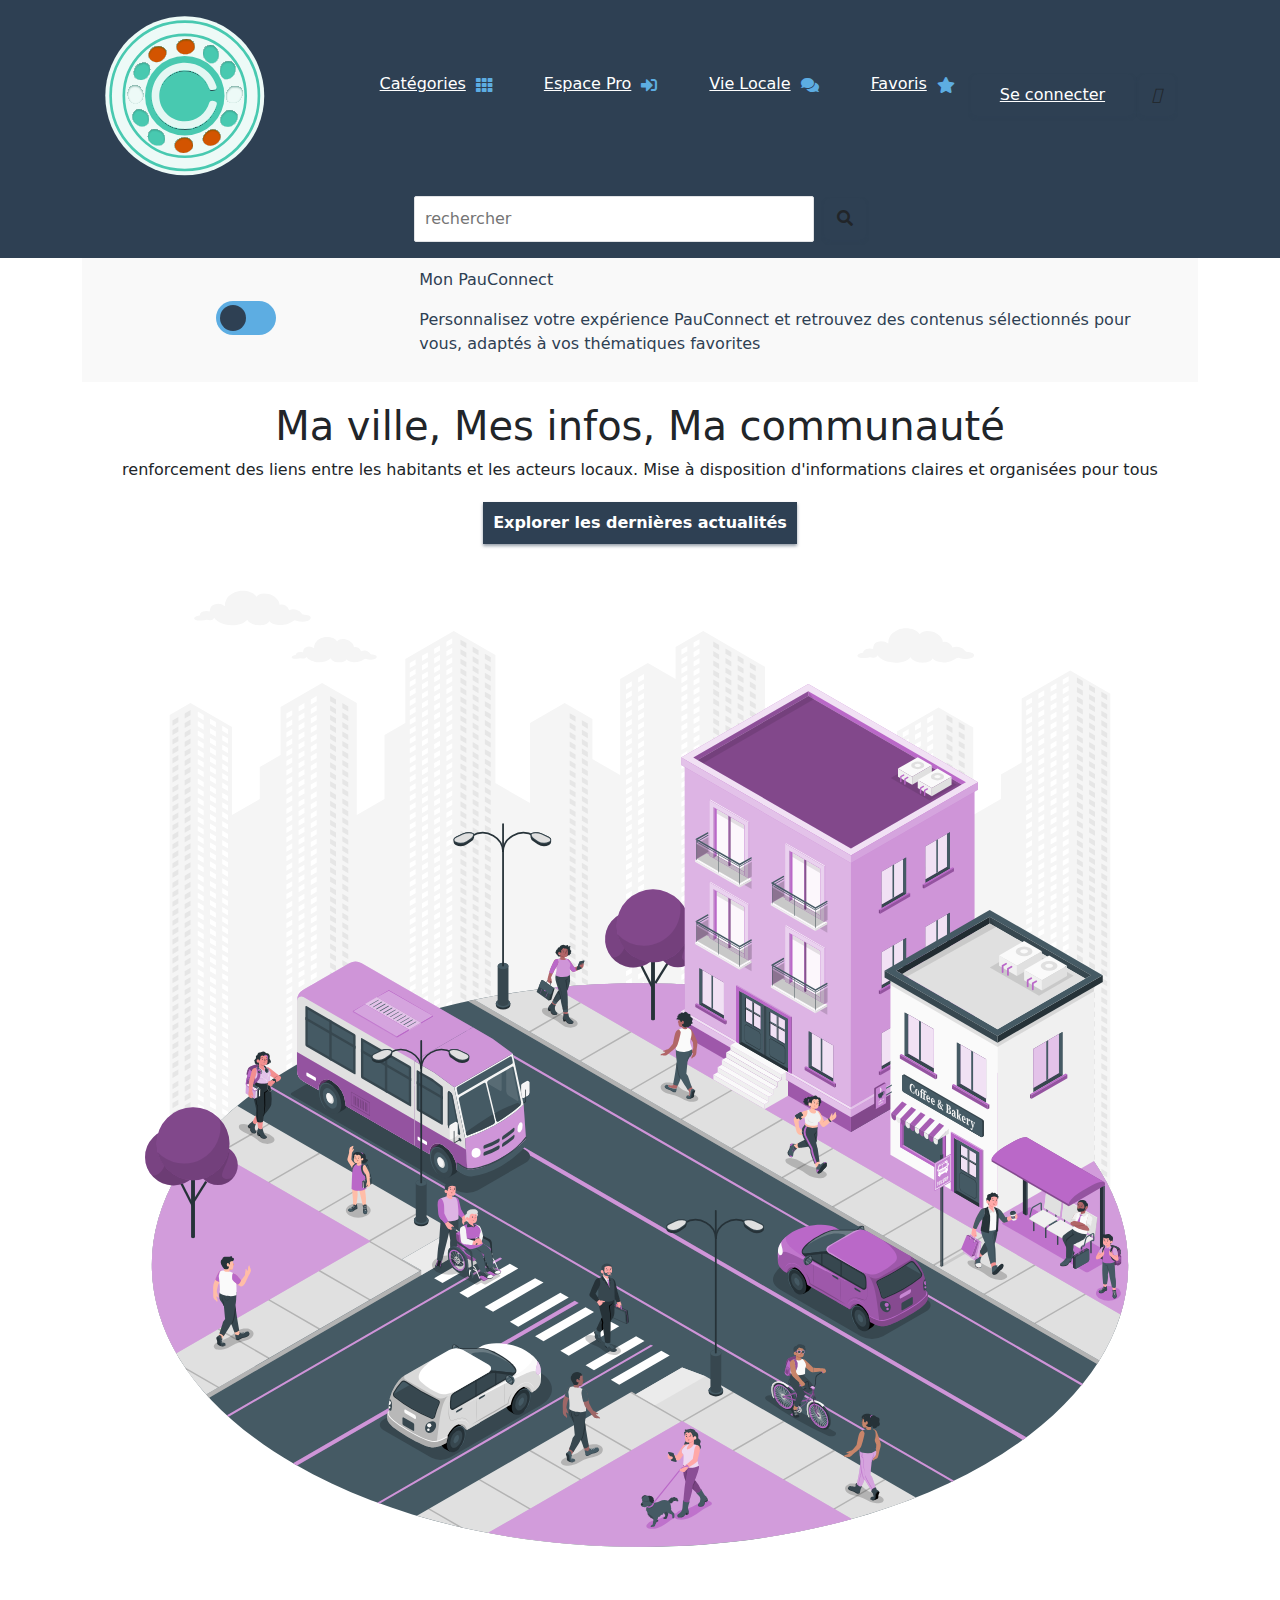
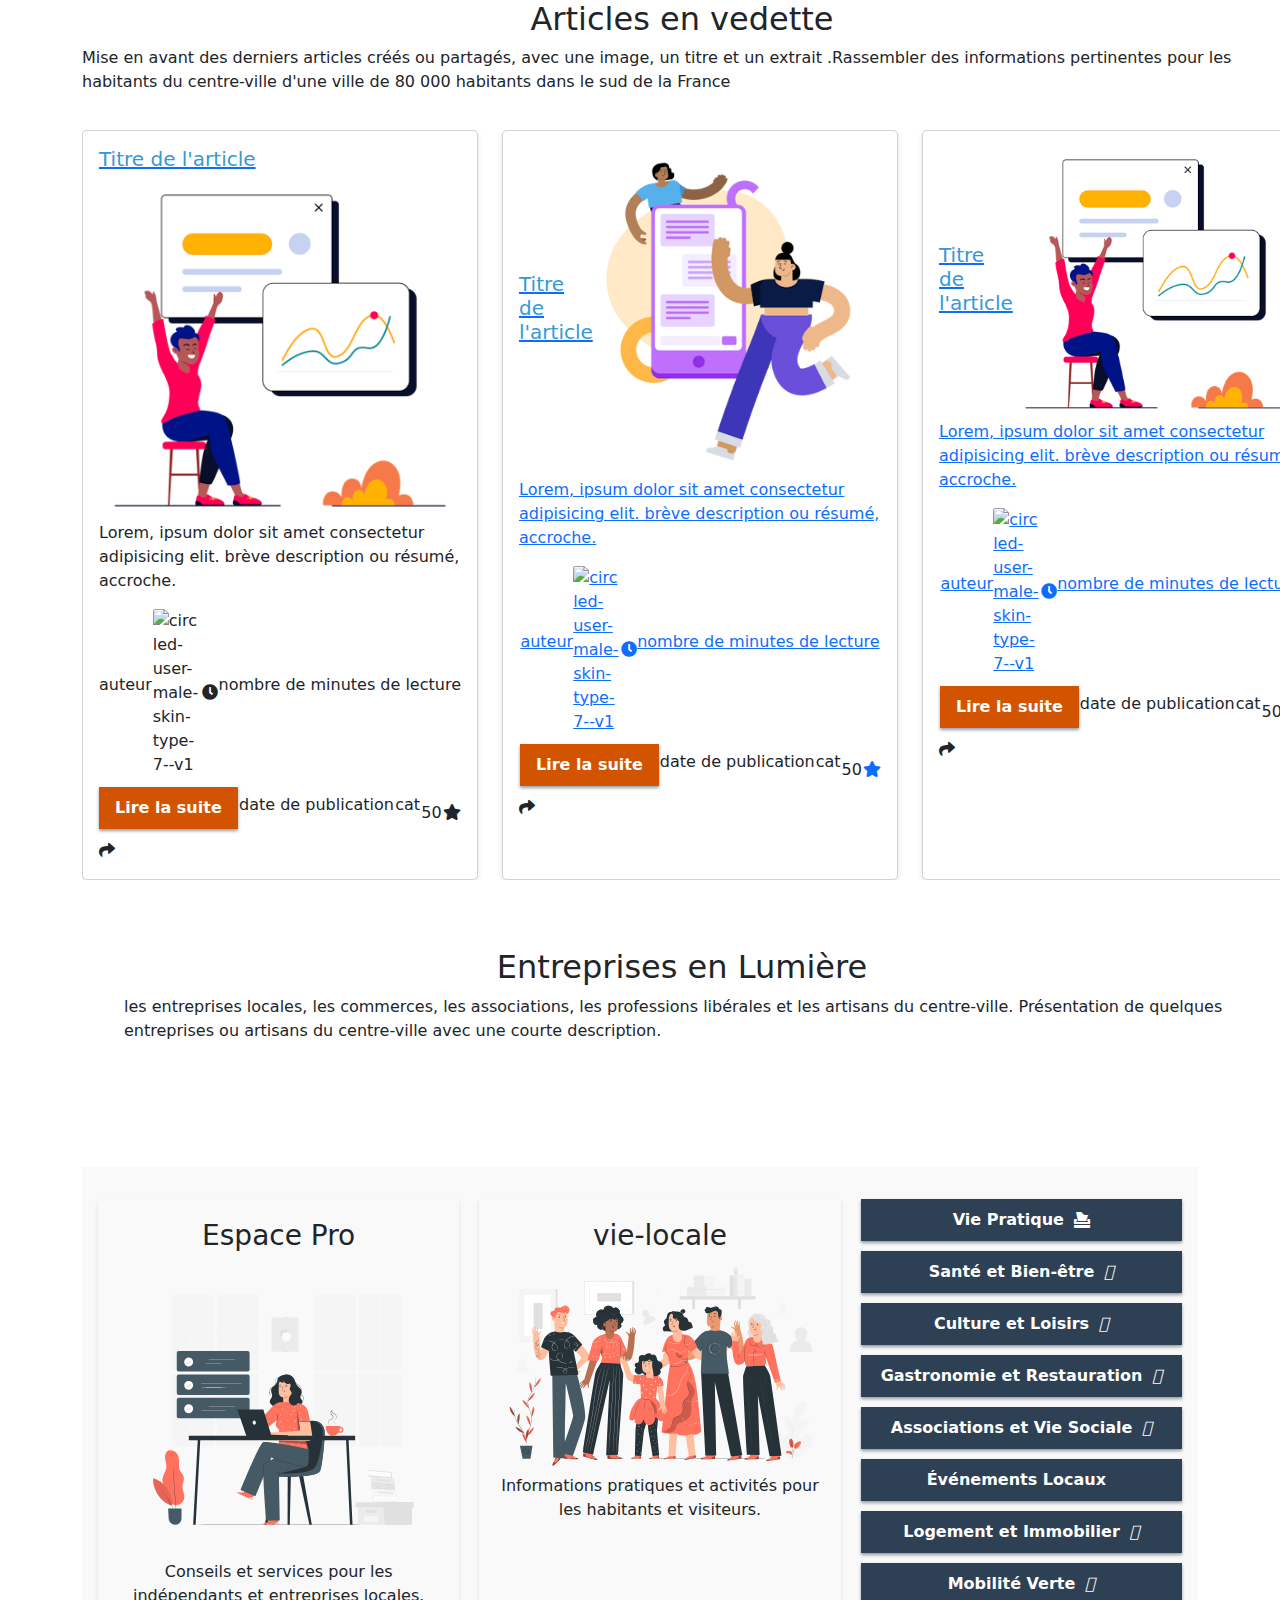
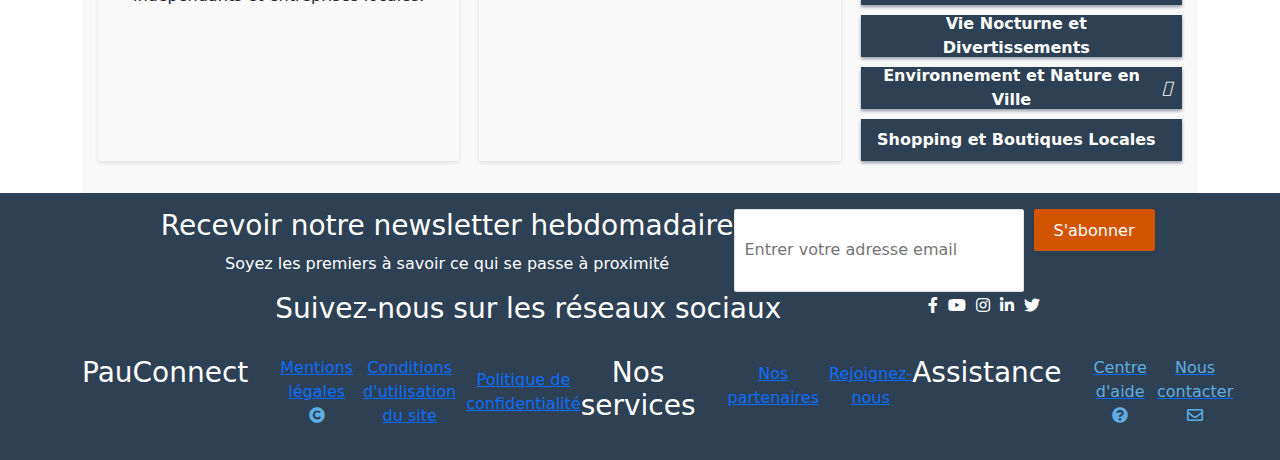
==== commit 62cfd940: "essaiAPI" ====
--- a/index.html
+++ b/index.html
@@ -93,7 +93,7 @@
             <a href="connexion.html"><span class="ghost">Se connecter</span></a>
 
           </button>
-          <button class="btn-connexion" type="button" aria-label="Se connecter" data-bs-toggle="modal"
+          <button class="btn-connexion hover-button btn" type="button" aria-label="Se connecter" data-bs-toggle="modal"
             data-bs-target="#staticBackdrop">
             <i class="button-icon fa-solid fa-user"></i>
           </button>
@@ -112,7 +112,7 @@
     <!-- champs de recherche -->
     <form class="formSearch" id="formSearch">
       <input class="formSearchInput" id="formSearchInput" type="text" placeholder="rechercher" dirname="Rechercher" />
-      <button id="validateSearchButton">
+      <button id="validateSearchButton" class="hover-button btn">
         <span class="formSubmitInputText">Rechercher</span>
         <!-- loupe pour version mobile -->
         <span class="formSubmitInputIcon"><i class="fas fa-search"></i></span>
@@ -147,7 +147,7 @@
         Mise à disposition d'informations claires et organisées pour tous
       </p>
 
-      <button class="cta">
+      <button class="cta ">
         <span id="actu">Explorer les dernières actualités</span>
       </button>
 
@@ -167,9 +167,8 @@
             000 habitants dans le sud de la France
           </p>
         </div>
-        <div class="carousel">
-          <div class="card">
-
+        <div class="carousel"id="articleCard">
+          <div class="card" >
             <div class="topCard"><a href="#articledetailpage1" aria-label="vers les details de l'article">
                 <h6>Titre de l'article</h6>
                 <div class="visuel">
@@ -402,7 +401,7 @@
         </div>
         </div>
       </article>
-      <article>
+      <article class="container my-5">
         <div class="Tete">
           <h2>Entreprises en Lumière</h2>
           <p>
@@ -412,139 +411,27 @@
             avec une courte description.
           </p>
         </div>
-        <div class="carousel">
-          <div class="businessCard">
-            <div class="cat">Catégorie d'activité <span></span></div>
-            <div class="identity">
-              <h6>Nom de l'entreprise</h6>
-              <img src="asset/logo1.jpg" alt="logo entreprise" loading="lazy" />
-            </div>
-            <div class="middleCard">
-              <p>
-                Lorem ipsum dolor sit amet consectetur, adipisicing elit.
-                brève description.
-              </p>
-            </div>
-            <div class="lowCard2">
-              <div>
-                <a href="#cieDetailPage" aria-label="vers les details de l'entreprise"><button><span>En Savoir
-                      plus</span></button></a>
-              </div>
-              <div><a href="#"><i class="fas fa-comment-alt"></i></a>
-                <a href="#"><i class="fas fa-star"></i></a>
-                <a href=""><i class="fas fa-share-alt"></i></a>
-              </div>
-            </div>
-          </div>
-          <div class="businessCard">
-            <div class="cat">Catégorie d'activité <span></span></div>
-            <div class="identity">
-              <h6>Nom de l'entreprise</h6>
-              <img src="asset/logo1.jpg" alt="logo entreprise2" loading="lazy" />
-            </div>
-            <div class="middleCard">
-              <p>
-                Lorem ipsum dolor sit amet consectetur, adipisicing elit.
-                brève description.
-              </p>
-            </div>
-            <div class="lowCard2">
-              <div>
-                <a href="#cieDetailPage" aria-label="vers les details de l'entreprise"><button><span>En Savoir
-                      plus</span></button></a>
-              </div>
-              <div><i class="fas fa-comment-alt"></i></div>
-              <a href="favoris.html" aria-label="Favoris"><span><i class="fas fa-star"></i></span></a>
-              <div><i class="fas fa-share-alt"></i></div>
-            </div>
-          </div>
-          <div class="businessCard">
-            <div class="cat">Catégorie d'activité <span></span></div>
-            <div class="identity">
-              <h6>Nom de l'entreprise</h6>
-              <img src="asset/logo1.jpg" alt="logo entreprise3" loading="lazy" />
-            </div>
-            <div class="middleCard">
-              <p>
-                Lorem ipsum dolor sit amet consectetur, adipisicing elit.
-                brève description.</p>
-            </div>
-            <div class="lowCard2">
-              <div>
-                <a href="#cieDetailPage" aria-label="vers les details de l'entreprise"><button><span>En Savoir
-                      plus</span></button></a>
-              </div>
-              <div><i class="fas fa-comment-alt"></i></div>
-              <div><i class="fas fa-star"></i></div>
-              <div><i class="fas fa-share-alt"></i></div>
-            </div>
-          </div>
-          <div class="businessCard">
-            <div class="cat">Catégorie d'activité <span></span></div>
-            <div class="identity">
-              <h6>Nom de l'entreprise</h6>
-              <img src="asset/logo1.jpg" alt="logo entreprise4" loading="lazy" />
-            </div>
-            <div class="middleCard">
-              <p>
-                Lorem ipsum dolor sit amet consectetur, adipisicing elit.
-                brève description.
-              </p>
-            </div>
-            <div class="lowCard2">
-              <div>
-                <a href="#cieDetailPage" aria-label="vers les details de l'entreprise5"><button><span>En Savoir
-                      plus</span></button></a>
-              </div>
-              <div><i class="fas fa-comment-alt"></i></div>
-              <div><i class="fas fa-star"></i></div>
-              <div><i class="fas fa-share-alt"></i></div>
-            </div>
-          </div>
-          <div class="businessCard">
-            <div class="cat">Catégorie d'activité <span></span></div>
-            <div class="identity">
-              <h6>Nom de l'entreprise</h6>
-              <img src="asset/logo1.jpg" alt="logo entreprise6" loading="lazy" />
-            </div>
-            <div class="middleCard">
-              <p>
-                Lorem ipsum dolor sit amet consectetur, adipisicing elit.
-                brève description.
-              </p>
-            </div>
-            <div class="lowCard2">
-              <div>
-                <a href="#cieDetailPage" aria-label="vers les details de l'entreprise"><button><span>En Savoir
-                      plus</span></button></a>
-              </div>
-              <div><i class="fas fa-comment-alt"></i></div>
-              <div><i class="fas fa-star"></i></div>
-              <div><i class="fas fa-share-alt"></i></div>
-            </div>
-          </div>
-          <div class="businessCard">
-            <div class="cat">Catégorie d'activité <span></span></div>
-            <div class="identity">
-              <h6>Nom de l'entreprise</h6>
-              <img src="asset/logo1.jpg" alt="logo entreprise7" loading="lazy" />
-            </div>
-            <div class="middleCard">
-              <p>
-                Lorem ipsum dolor sit amet consectetur, adipisicing elit.
-                brève description.
-              </p>
-            </div>
-            <div class="lowCard2">
-              <div>
-                <a href="#cieDetailPage" aria-label="vers les details de l'entreprise"><button><span>En Savoir
-                      plus</span></button></a>
-              </div>
-              <div><i class="fas fa-comment-alt"></i></div>
-              <div><i class="fas fa-star"></i></div>
-              <div><i class="fas fa-share-alt"></i></div>
-            </div>
-          </div>
+        <div class="carousel d-flex flex-wrap gap-4" id="businessCards">
+
+
+        
+          
+            
+           
+              
+             
+             
+          
+           
+            
+            
+            
+          
+          
+          
+          
+             
+          
         </div>
       </article>
     </section>
@@ -680,7 +567,7 @@
 
           <form id="newsletterForm">
             <input  id="emailInput" placeholder="Entrer votre adresse email" required />
-            <button id="newsLetterButton"  type="submit">S'abonner</button>
+            <button  class="hover-button btn" id="newsLetterButton"  type="submit">S'abonner</button>
           </form>
         </div>
         <!-- Social media icons section -->
@@ -762,5 +649,7 @@
     <script type="module" src="dynamic-link.js"></script>
   <script type="module" src="personnalized.js"></script>
   <script type="module" src="formSearch.js"></script>
+  <script src="callApi.js" type="module"></script>
+  
 </body>
 </html>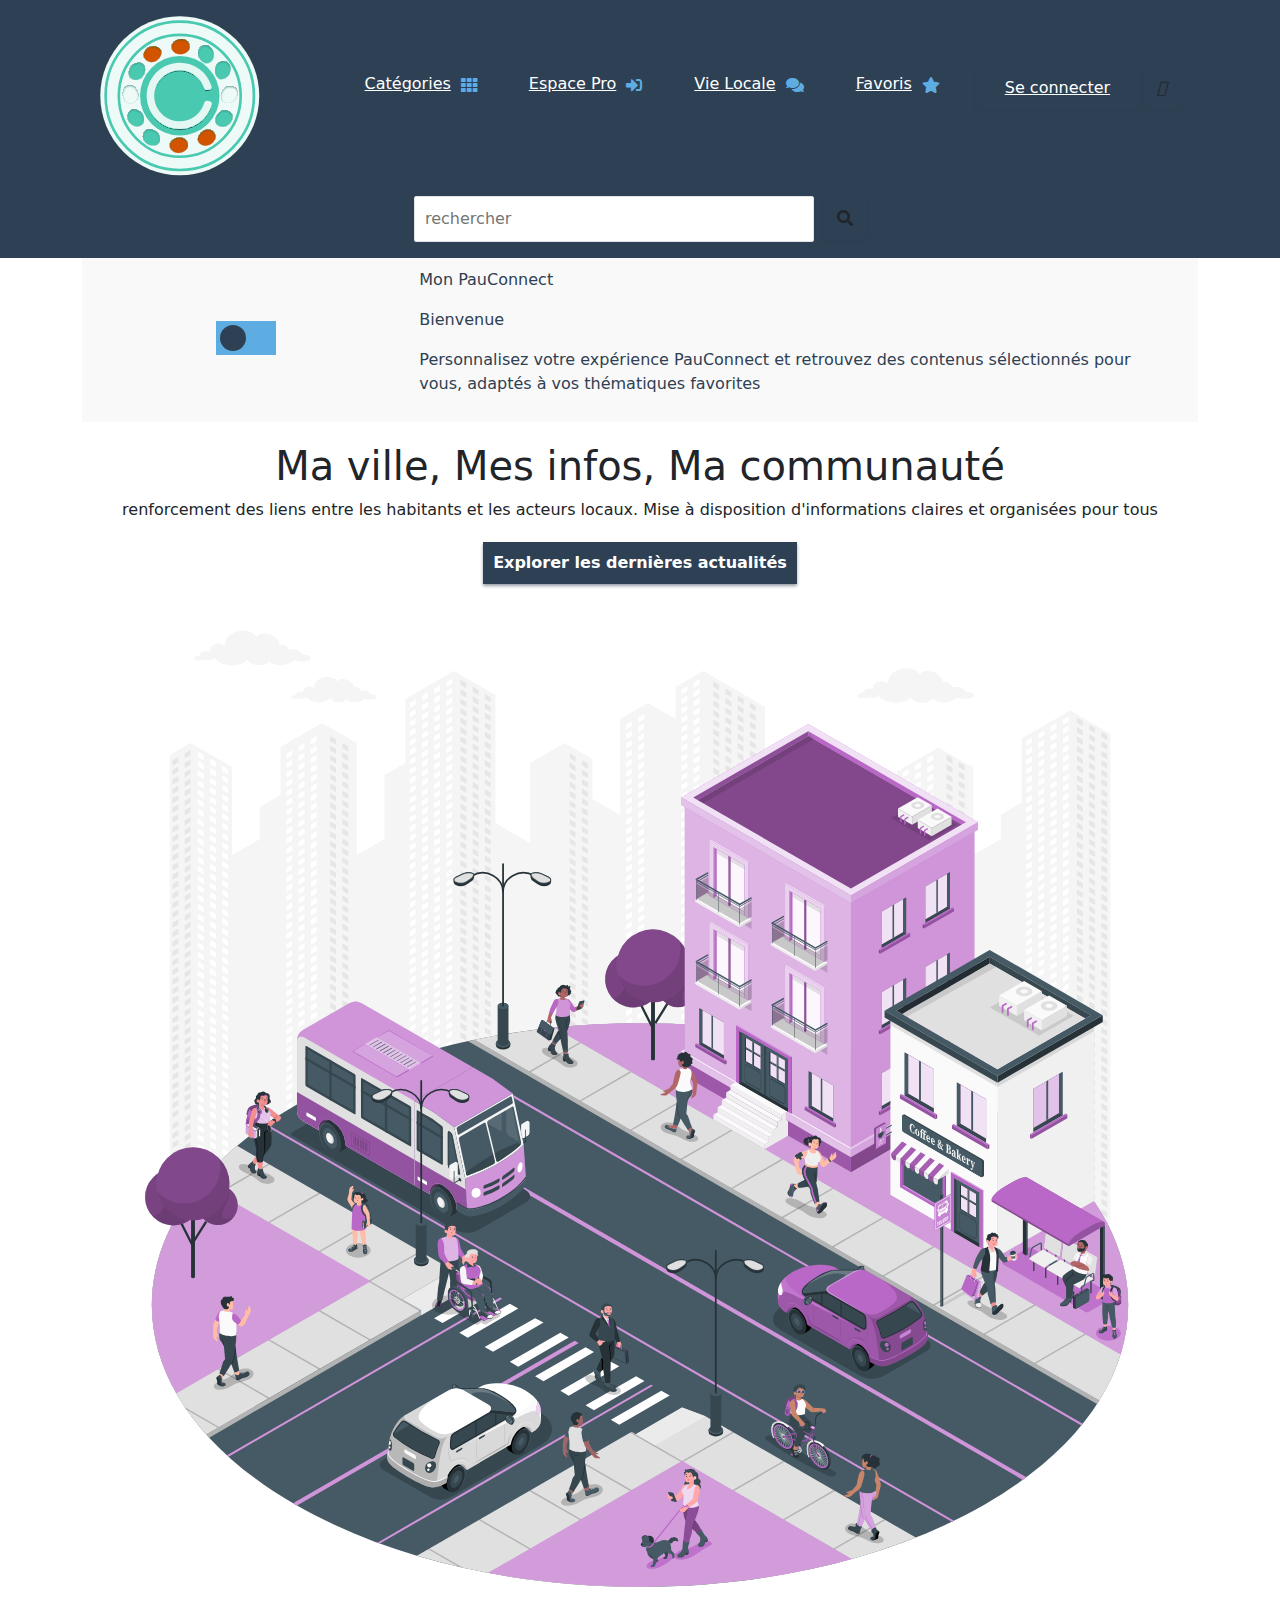
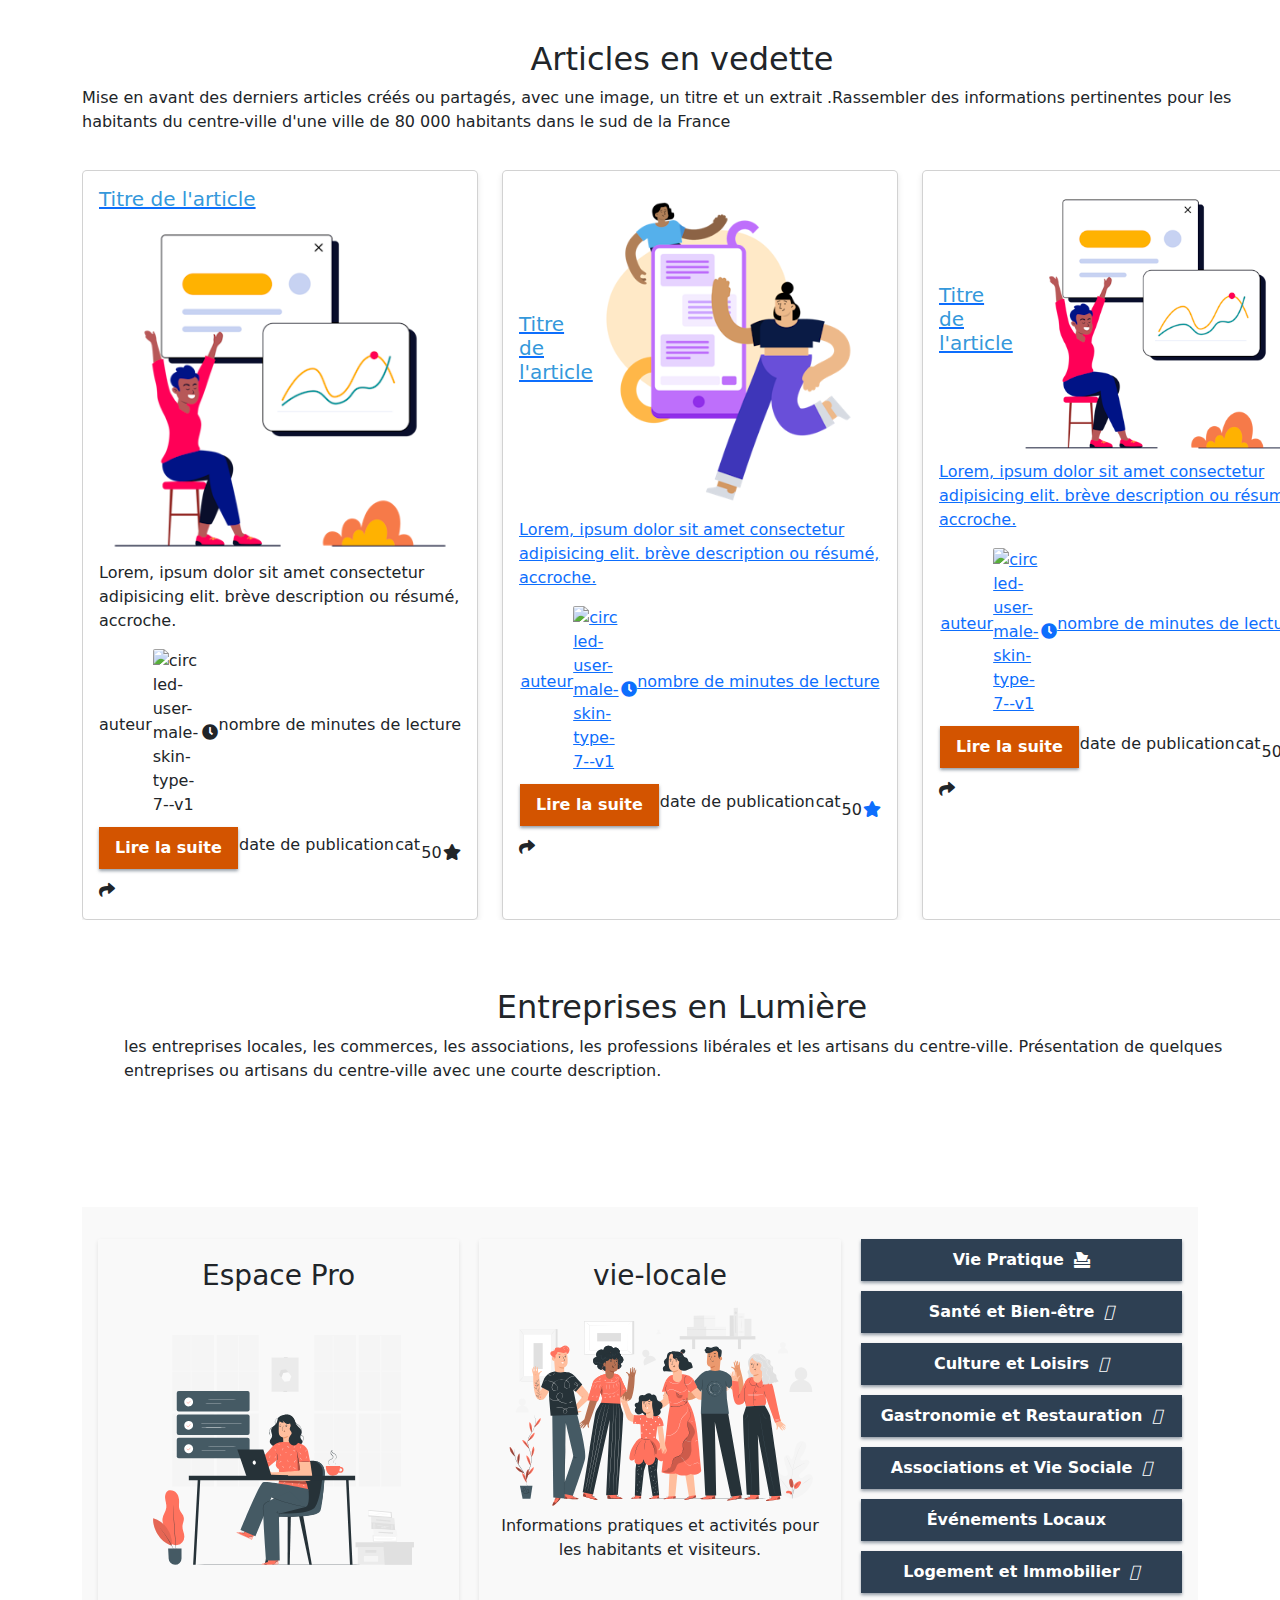
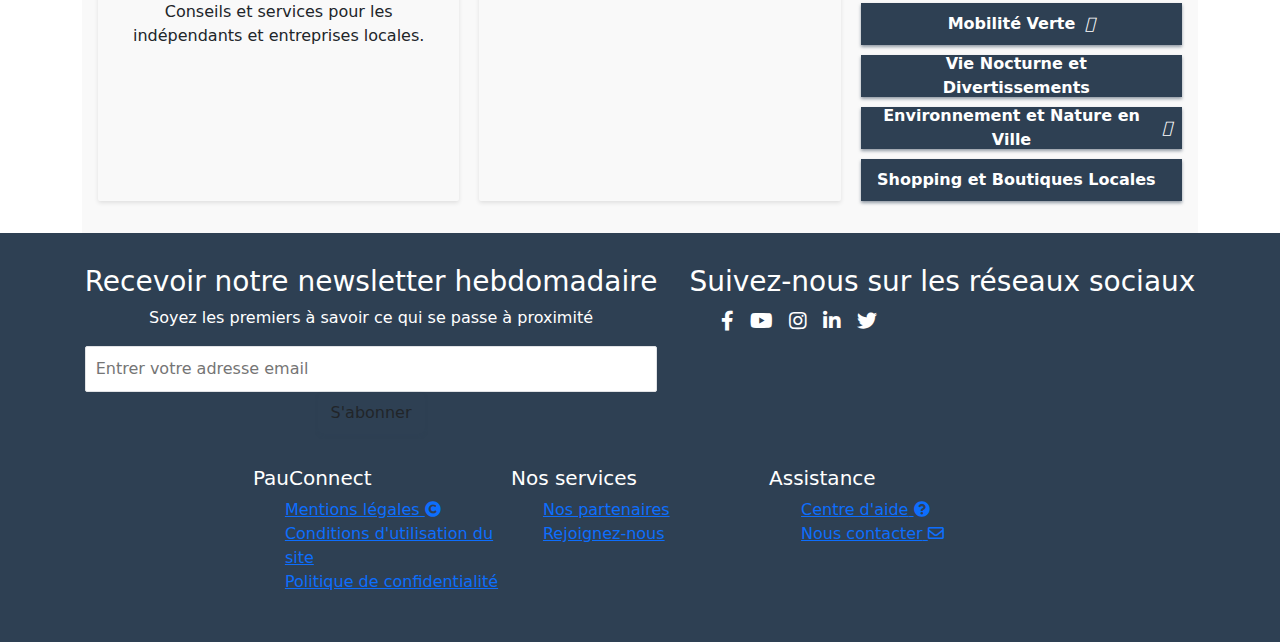
==== commit 6c6d79b2: "style footer" ====
--- a/index.html
+++ b/index.html
@@ -81,12 +81,7 @@
               </span>
               <span><i class="fas fa-star"></i></span></a>
           </li>
-          <!-- <li>
-                <a href="compte.html" aria-label="Mon Compte"
-                  ><h2>Mon Compte</h2>
-                  </a>
-              </li> -->
-        </ul>
+          
         <div>
 
           <button type="button" class="default-button hover-button btn btn-connexion" aria-label="connexion">
@@ -97,20 +92,14 @@
             data-bs-target="#staticBackdrop">
             <i class="button-icon fa-solid fa-user"></i>
           </button>
-          <!-- <span><i class="fas fa-user" id="user"></i></span>
-                <span><i class="fas fa-caret-down"></i></span> -->
-
-        </div>
-        <!--  <div class="dropdown-menu">
-                <ul >
-                  <li><a href="#">Profil</a></li>
-                  <li><a href="#">Paramètres</a></li>
-                  <li><a href="#">Déconnexion</a></li>
-                </ul></div> -->
+         
+
+        </div>
+        
       </nav>
     </div>
     <!-- champs de recherche -->
-    <form class="formSearch" id="formSearch">
+    <form class="formSearch" id="formSearch" action="" method="POST">
       <input class="formSearchInput" id="formSearchInput" type="text" placeholder="rechercher" dirname="Rechercher" />
       <button id="validateSearchButton" class="hover-button btn">
         <span class="formSubmitInputText">Rechercher</span>
@@ -416,20 +405,7 @@
 
         
           
-            
-           
-              
-             
-             
-          
-           
-            
-            
-            
-          
-          
-          
-          
+   
              
           
         </div>
@@ -565,8 +541,8 @@
             <p>Soyez les premiers à savoir ce qui se passe à proximité</p>
           </div>
 
-          <form id="newsletterForm">
-            <input  id="emailInput" placeholder="Entrer votre adresse email" required />
+          <form id="newsletterForm" action="" method="POST">
+            <input  id="emailInput" placeholder="Entrer votre adresse email" type="email" required />
             <button  class="hover-button btn" id="newsLetterButton"  type="submit">S'abonner</button>
           </form>
         </div>
--- a/style.css
+++ b/style.css
@@ -123,9 +123,7 @@
   box-shadow: 0 2px 3px rgba(46, 64, 83, 0.5);
   cursor: pointer;
   gap: 10px;
-  /* .button-text {
-    margin-right: 10px;
-  } */
+ 
 }
 button.hover-button:hover,
 input[type=button].hover-button:hover,
@@ -144,11 +142,6 @@
   cursor: not-allowed;
 }
 
-/* button:hover,
-input[type="button"]:hover,
-input[type="submit"]:hover { */
-/* background-color: #d35400; */
-/* } */
 input,
 textarea,
 select {
@@ -211,7 +204,6 @@
   align-items: center;
 }
 
-/* Header styles */
 header .container {
   display: flex;
   align-items: center;
@@ -303,10 +295,12 @@
 #hero {
   text-align: center;
 }
+
 #hero p {
   margin-bottom: 20px;
 }
-#hero .cta button {
+
+.cta button {
   background-color: #d35400;
   color: #fff;
   border: none;
@@ -315,11 +309,10 @@
   font-size: 1rem;
   border-radius: 2px;
 }
-#hero .cta button:hover {
+.cta button:hover {
   background-color: #2e4053;
 }
 
-/* Hero section styles */
 #hero .visuel img {
   max-width: 1200px;
 }
@@ -431,7 +424,6 @@
 
 .spaces .category {
   flex: 1;
-  /* min-width: 300px; */
   display: flex;
   flex-direction: column;
   gap: 10px;
@@ -454,96 +446,82 @@
 footer {
   background-color: #2e4053;
   color: #fff;
-  padding: 1rem;
+  padding: 2rem 1rem;
   width: 100%;
   text-align: center;
   display: flex;
+  justify-content: center;
+  align-items: center;
 }
 
 #footer {
   display: flex;
   flex-direction: column;
-  flex-wrap: wrap;
-  gap: 20px;
-  width: 100%;
-}
-
-.footer1 {
+  max-width: 1200px;
+  gap: 2rem;
+  width: 100%;
+  margin: 0 auto;
+}
+#footer .footer1 {
+  display: flex;
+  flex-direction: row;
+  flex-wrap: wrap;
+  justify-content: space-between;
+  align-items: flex-start;
+  gap: 2rem;
+}
+#footer .footer2 {
   flex: 1;
   min-width: 300px;
   display: flex;
-  flex-direction: column;
-}
-
-.footer2 {
+  justify-content: space-between;
+  align-items: flex-start;
+}
+#footer .footer2 .section_footer {
+  flex: 1 1 300px;
+  min-width: 250px;
+  text-align: left;
+  justify-content: space-evenly;
+}
+#footer .footer2 .section_footer h3 {
+  margin-bottom: 0.5rem;
+  font-size: 1.25rem;
+}
+#footer .footer2 .section_footer p {
+  margin-bottom: 1rem;
+}
+#footer .footer2 .section_footer form#newsletterForm {
+  display: flex;
+  gap: 0.5rem;
+}
+#footer .footer2 .section_footer form#newsletterForm input[type=email] {
   flex: 1;
-  min-width: 300px;
-  display: flex;
-  justify-content: space-between;
-  align-items: flex-start;
-}
-
-.section_footer {
-  display: flex;
-  justify-content: space-evenly;
-}
-
-.section_footer h3 {
-  margin-bottom: 10px;
-}
-
-.section_footer ul {
-  display: flex;
-  gap: 10px;
-}
-
-.section_footer ul li {
-  display: flex;
-  align-items: center;
-  gap: 5px;
-}
-
-.section_footer ul li span {
+}
+#footer .footer2 .section_footer form#newsletterForm button {
+  background-color: #405974;
+  border: none;
+  padding: 0.5rem 1rem;
+  border-radius: 2px;
+  color: #fff;
+  font-size: 1rem;
+  cursor: pointer;
+}
+#footer .footer2 .section_footer form#newsletterForm button:hover {
+  background-color: #d35400;
+}
+#footer .social-icons ul.rs {
+  display: flex;
+  flex-wrap: wrap;
+  gap: 1rem;
+}
+#footer .social-icons ul.rs li a {
+  font-size: 1.25rem;
+  color: #fff;
+  text-decoration: none;
+}
+#footer .social-icons ul.rs li a:hover {
   color: #5dade2;
-}
-
-.social-icons {
-  display: flex;
-}
-
-.social-icons li a {
-  color: #fff;
-}
-
-.social-icons li a:hover {
-  color: #5dade2;
-}
-
-#newsletterForm {
-  display: flex;
-  gap: 10px;
-}
-
-#newsletterForm input[type=email] {
-  flex: 1;
-  padding: 10px;
-  border: 1px solid #e0e2e5;
-  border-radius: 2px;
-  font-size: 16px;
-}
-
-#newsletterForm button {
-  background-color: #d35400;
-  color: #fff;
-  border: none;
-  padding: 10px 20px;
-  cursor: pointer;
-  font-size: 16px;
-  border-radius: 2px;
-}
-
-#newsletterForm button:hover {
-  background-color: #2e4053;
+  text-decoration: none;
 }
 
 .identity {
@@ -576,14 +554,16 @@
   color: #ffffff;
 }
 
-.btn-connexion:hover .btn-voir-plus:hover .btn-cta:hover {
+.btn-connexion:hover,
+.btn-voir-plus:hover,
+.btn-cta:hover {
   background-color: #2e4053;
   color: #ffffff;
 }
 
 .btn-connexion:active,
 .btn-voir-plus:active,
-btn-cte:active {
+.btn-cta:active {
   background-color: #48c9b0;
   color: #ffffff;
 }
@@ -596,30 +576,28 @@
   color: #2e4053;
   max-width: 1200px;
 }
-#personalisation .on-off {
+
+.on-off {
   width: 29.33%;
   display: flex;
   justify-content: center;
   align-items: center;
 }
-#personalisation .on-off .switch {
+
+.switch {
   position: relative;
   display: inline-block;
   width: 60px;
   height: 34px;
 }
-#personalisation .on-off .switch input {
+
+.switch input {
   opacity: 0;
   width: 0;
   height: 0;
 }
-#personalisation .on-off .switch input:checked + .slider {
-  background-color: #d35400;
-}
-#personalisation .on-off .switch input:checked + .slider:before {
-  transform: translateX(26px);
-}
-#personalisation .on-off .switch .slider {
+
+.slider {
   position: absolute;
   cursor: pointer;
   top: 0;
@@ -628,9 +606,9 @@
   bottom: 0;
   background-color: #5dade2;
   transition: 0.4s;
-  border-radius: 34px;
-}
-#personalisation .on-off .switch .slider:before {
+}
+
+.slider:before {
   position: absolute;
   content: "";
   height: 26px;
@@ -641,14 +619,21 @@
   border-radius: 50%;
   transition: 0.4s;
 }
-#personalisation .etat-txt {
+
+.slider.round {
+  border-radius: 34px;
+}
+
+.slider.round:before {
+  border-radius: 50%;
+}
+
+.etat-txt {
   width: 66.66%;
   padding: 10px;
 }
-#personalisation .etat-txt #welcome {
-  display: none;
-}
-#personalisation .switch input:checked ~ .etat-txt #welcome {
+
+.switch input:checked ~ .etat-txt #welcome {
   display: block;
 }
 
@@ -658,7 +643,7 @@
   align-items: center;
   background-color: #ffffff;
   box-sizing: border-box;
-  /* width: 100%; */
+  width: 100%;
   max-width: 1200px;
 }
 
@@ -683,7 +668,9 @@
   padding-right: 20px;
 }
 
-.upload-title, .content-title, .content-category {
+.upload-title,
+.content-title,
+.content-category {
   display: flex;
   align-items: center;
   gap: 10px;
@@ -731,9 +718,6 @@
   nav ul li h2 {
     display: none;
   }
-  /* nav ul li span {
-    display: none;
-  } */
   .formSubmitInputText {
     display: none;
   }
@@ -788,33 +772,22 @@
     width: 100%;
     max-width: 300px;
   }
+  footer {
+    padding: 1.5rem;
+  }
   #footer {
+    gap: 1.5rem;
+  }
+  .footer1, .footer2 {
     flex-direction: column;
     align-items: center;
   }
-  .footer1 {
-    width: 100%;
-    max-width: 300px;
-  }
-  .footer2 {
-    flex-direction: column;
-    align-items: center;
-    gap: 20px;
-  }
-  .section_footer {
-    width: 100%;
-    max-width: 300px;
-  }
-  .section_footer ul,
-  .social-icons {
-    flex-direction: column;
-  }
-  .footer1 .section_footer {
-    display: flex;
-    flex-direction: column;
-  }
-  .rs {
-    display: flex;
-    flex-direction: row;
+  .footer1 .section_footer,
+  .footer2 .section_footer {
+    flex: 1 1 100%;
+    max-width: 100%;
+  }
+  .social-icons ul.rs {
+    justify-content: flex-start;
   }
 }/*# sourceMappingURL=style.css.map */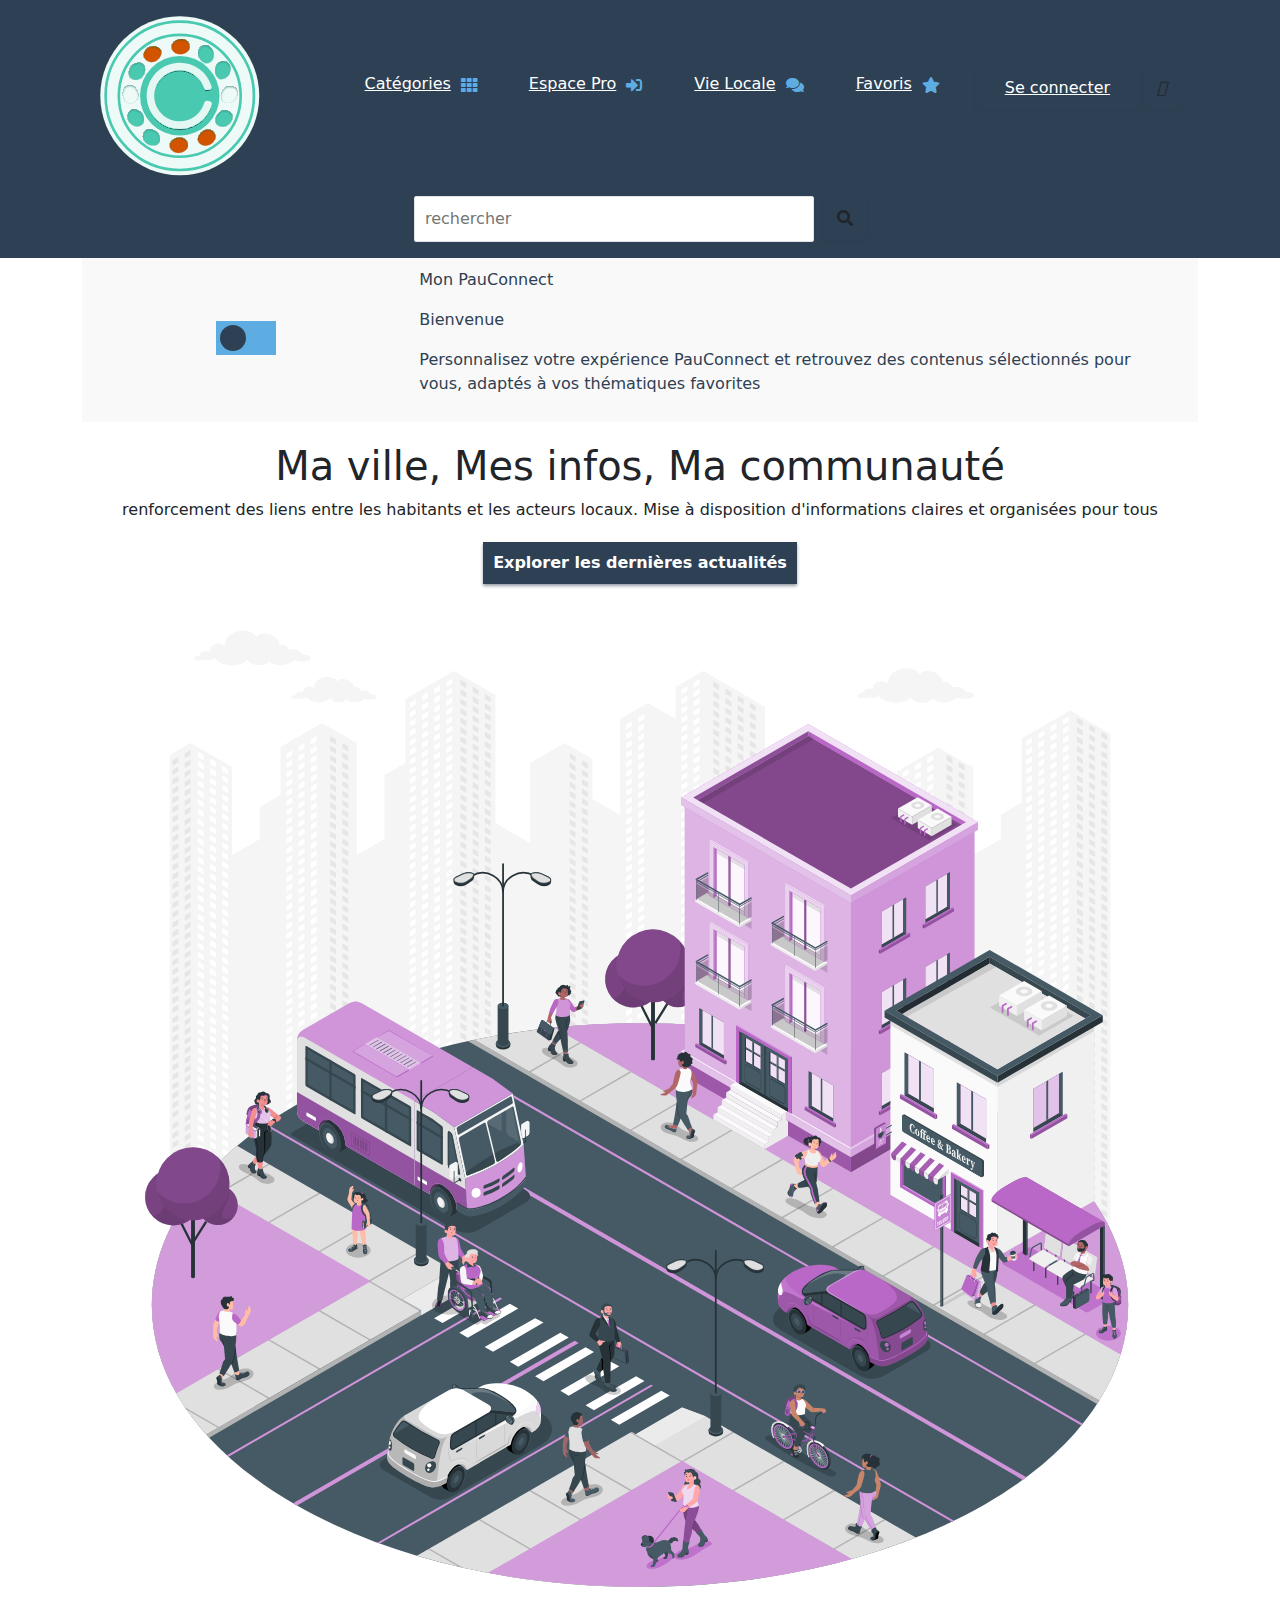
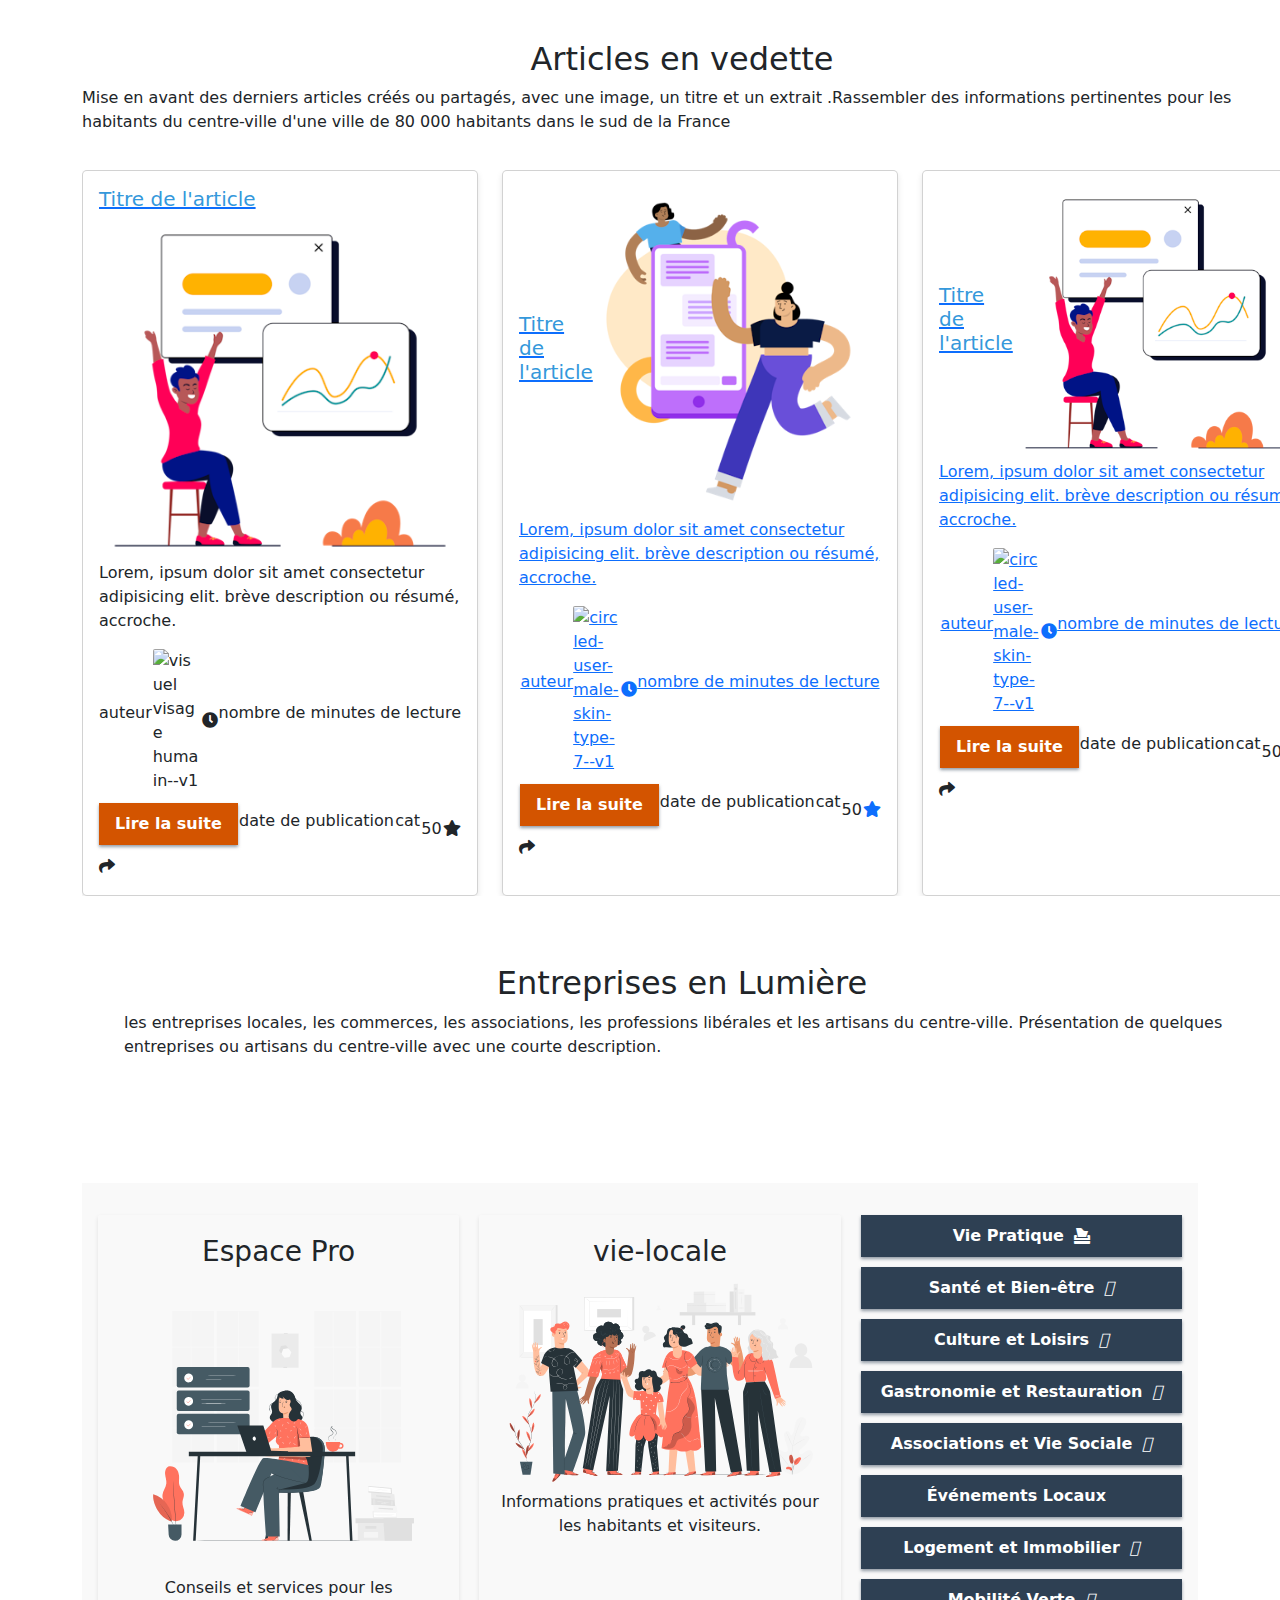
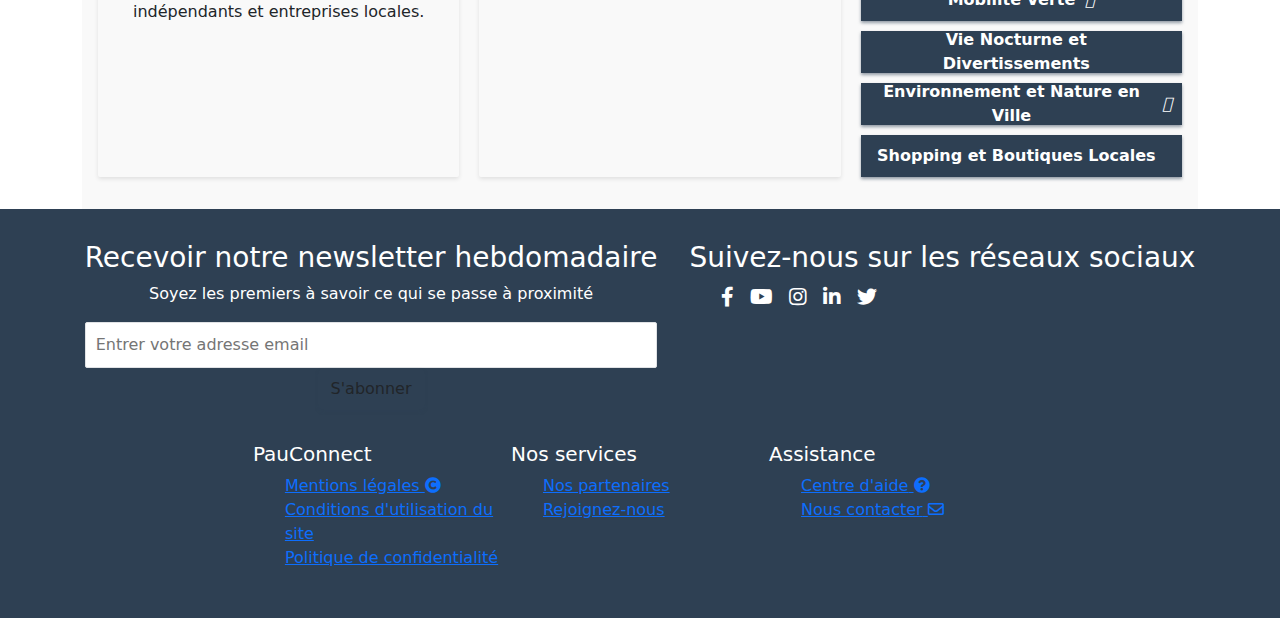
==== commit e259205b: "alt" ====
--- a/index.html
+++ b/index.html
@@ -161,7 +161,7 @@
             <div class="topCard"><a href="#articledetailpage1" aria-label="vers les details de l'article">
                 <h6>Titre de l'article</h6>
                 <div class="visuel">
-                  <img src="asset/Allura.png" alt="Allura" loading="lazy" />
+                  <img src="asset/Allura.png" alt="Allura illustration" loading="lazy" />
                 </div>
               </a>
             </div>
@@ -175,7 +175,7 @@
               <div class="detail1Card">
                 <p>auteur</p>
                 <img width="48" height="48" src="https://img.icons8.com/color/48/circled-user-male-skin-type-7--v1.png"
-                  alt="circled-user-male-skin-type-7--v1" loading="lazy" /><span><i class="fas fa-clock"></i></span>
+                  alt="visuel visage humain--v1" loading="lazy" /><span><i class="fas fa-clock"></i></span>
                 <p>nombre de minutes de lecture</p>
               </div>
               <div class="detail2Card">
@@ -193,7 +193,7 @@
               <div class="topCard">
                 <h6>Titre de l'article</h6>
                 <div class="visuel">
-                  <img src="asset/Chat.png" alt="Chat" loading="lazy" />
+                  <img src="asset/Chat.png" alt=" visuel de personnes en tChat" loading="lazy" />
                 </div>
               </div>
               <div class="middleCard">
@@ -258,7 +258,7 @@
               <div class="topCard">
                 <h6>Titre de l'article</h6>
                 <div class="visuel">
-                  <img src="asset/Discussion.png" alt="discussion" loading="lazy" />
+                  <img src="asset/Discussion.png" alt=" visuel de discussion entre personne" loading="lazy" />
                 </div>
               </div>
               <div class="middleCard">
